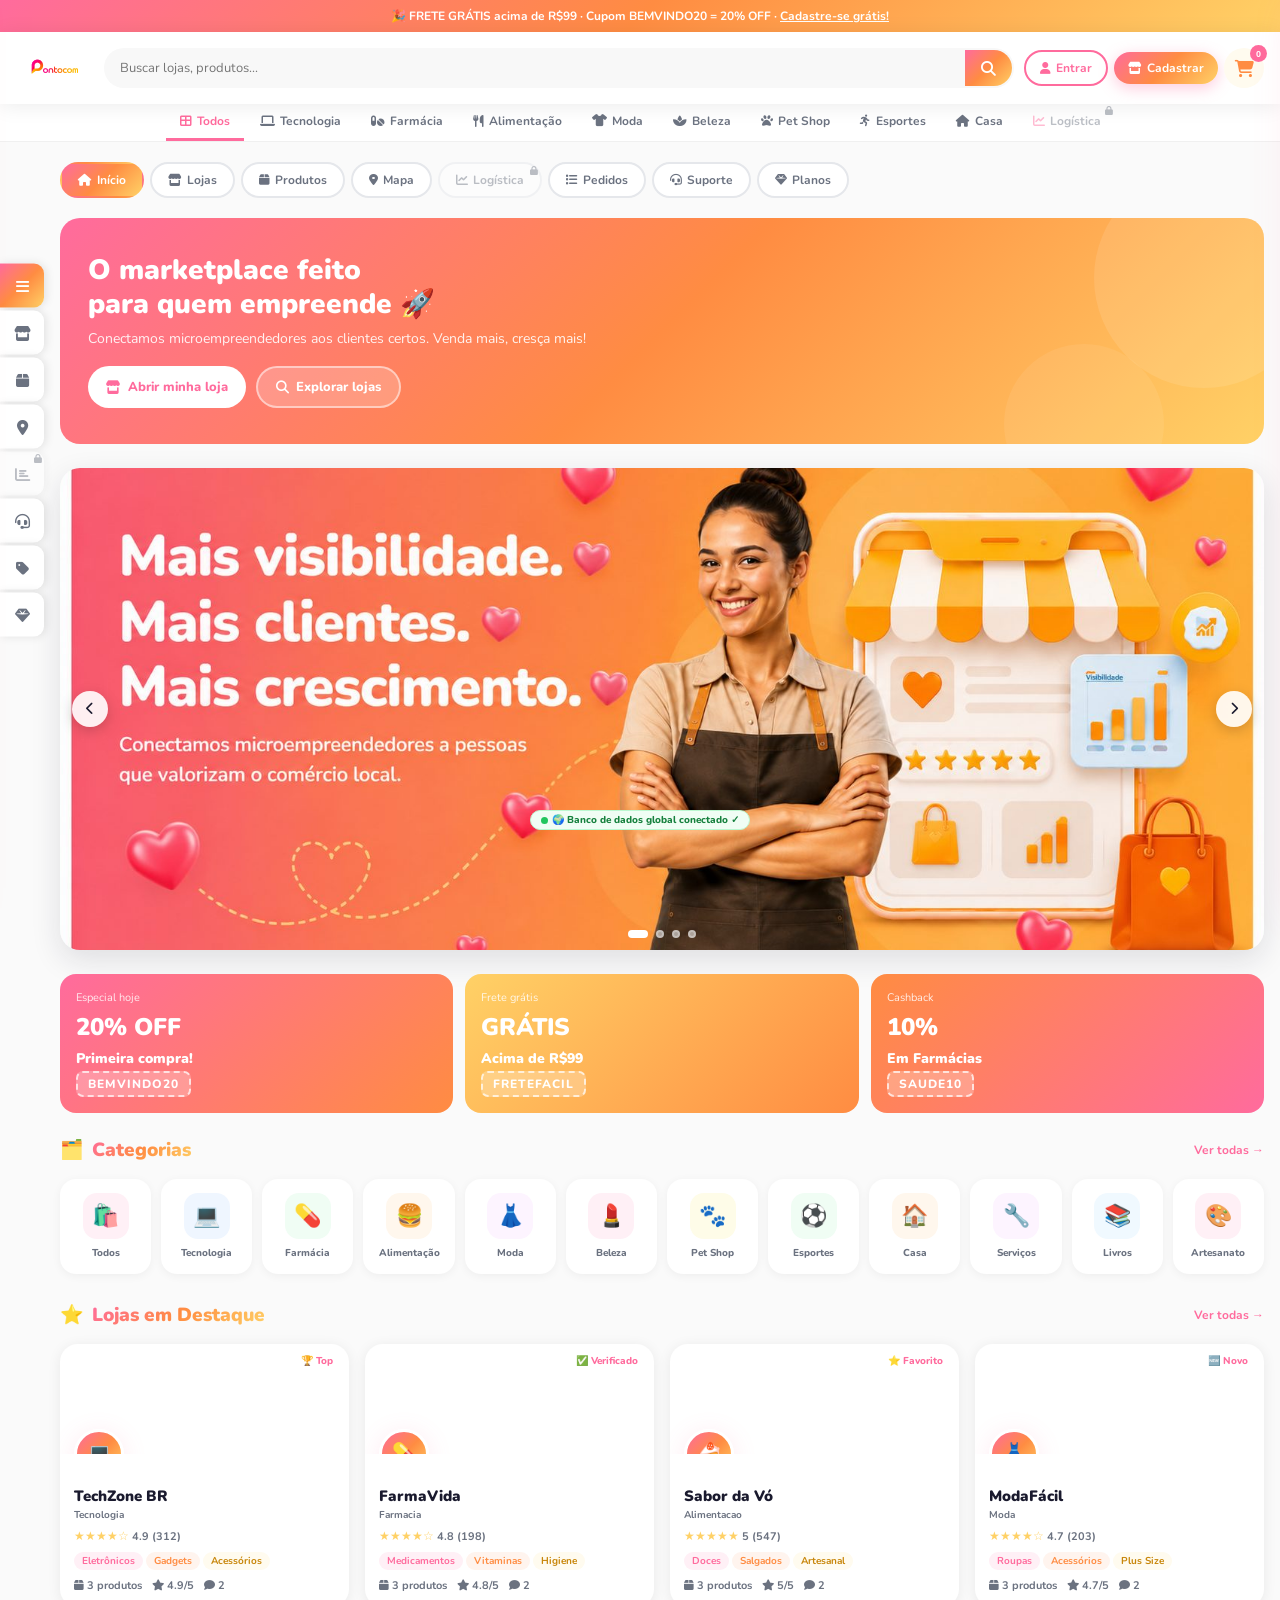
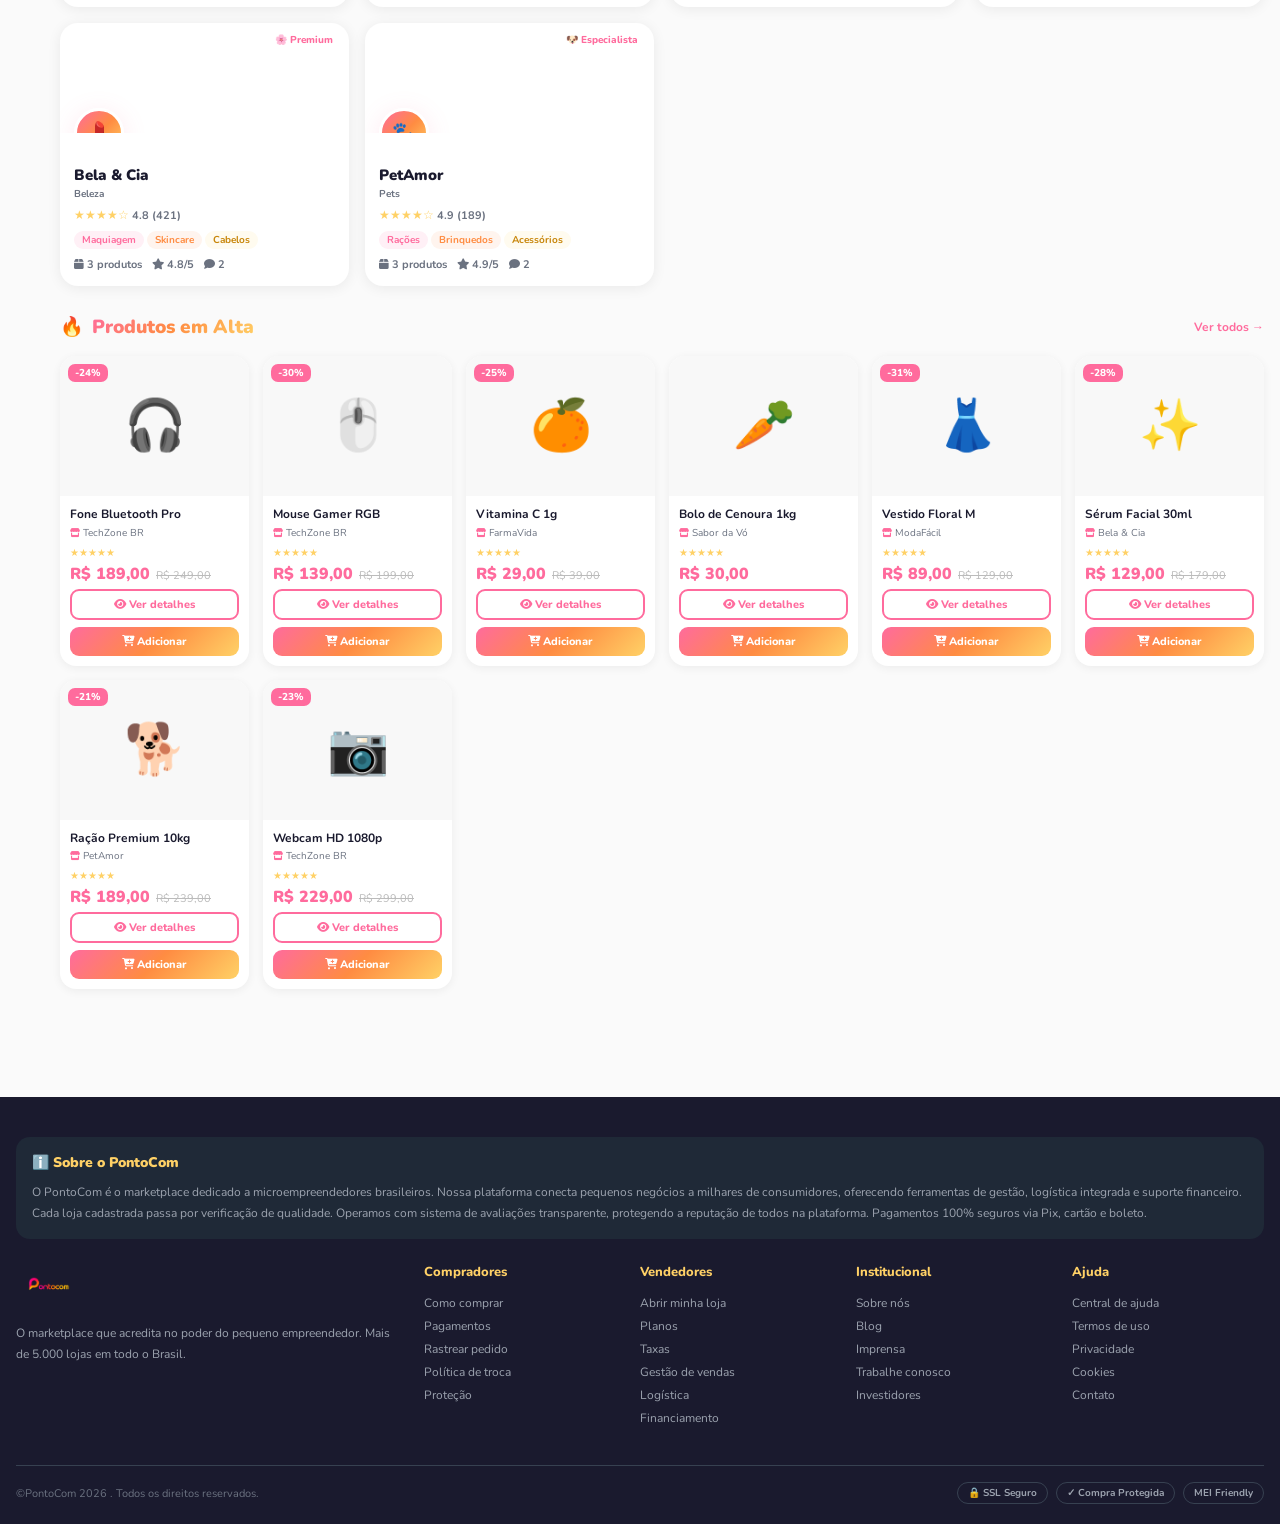
==== public/index.html @ 31ff3f1d "transferência de arquivos para a pasta public" ====
<!DOCTYPE html>
<html lang="pt-BR">
<head>
<meta charset="UTF-8">
<meta name="viewport" content="width=device-width, initial-scale=1.0, maximum-scale=1.0">
<title>PontoCom — Marketplace para Microempreendedores</title>
<link rel="preconnect" href="https://fonts.googleapis.com">
<link href="https://fonts.googleapis.com/css2?family=Nunito:wght@400;600;700;800;900&family=Pacifico&display=swap" rel="stylesheet">
<link rel="stylesheet" href="https://cdnjs.cloudflare.com/ajax/libs/font-awesome/6.5.0/css/all.min.css">
<link rel="stylesheet" href="https://unpkg.com/leaflet@1.9.4/dist/leaflet.css">
<link rel="stylesheet" href="style.css">
</head>
<body>

<!-- DB STATUS PILL -->
<div class="db-pill" id="dbPill"><div class="db-dot"></div><span id="dbPillMsg">IndexedDB conectado</span></div>

<!-- TOPBAR -->
<div class="topbar">
  🎉 FRETE GRÁTIS acima de R$99 · Cupom <strong>BEMVINDO20</strong> = 20% OFF · <span onclick="openModal('modal-register')">Cadastre-se grátis!</span>
</div>

<!-- HEADER -->
<header>
  <div class="header-inner">
    <img src="[data-uri]" alt="Pontocom" class="logo" onclick="goHome()">
    <div class="search-bar">
      <input type="text" id="searchInput" placeholder="Buscar lojas, produtos...">
      <button onclick="doSearch()"><i class="fas fa-search"></i></button>
    </div>
    <div class="header-actions">
      <div id="authButtons" style="display:flex;gap:6px;align-items:center;">
        <button class="btn btn-outline" onclick="openModal('modal-login')"><i class="fas fa-user"></i> <span class="btn-label">Entrar</span></button>
        <button class="btn btn-primary" onclick="openModal('modal-register')"><i class="fas fa-store"></i> <span class="btn-label">Cadastrar</span></button>
      </div>
      <div class="user-chip" id="userChip" onclick="openUserMenu()">
        <div class="user-avatar-sm" id="userAvatarSm">?</div>
        <span id="userChipName">Usuário</span>
      </div>
      <button class="icon-btn pulse" onclick="toggleCart()">
        <i class="fas fa-shopping-cart"></i>
        <span class="icon-badge" id="cartCount">0</span>
      </button>
    </div>
  </div>
</header>

<!-- NAV CATS -->
<nav class="nav-cats">
  <div class="nav-cats-inner">
    <button class="nav-cat active" onclick="filterCat('todos',this)"><i class="fas fa-th-large"></i> Todos</button>
    <button class="nav-cat" onclick="filterCat('tecnologia',this)"><i class="fas fa-laptop"></i> Tecnologia</button>
    <button class="nav-cat" onclick="filterCat('farmacia',this)"><i class="fas fa-pills"></i> Farmácia</button>
    <button class="nav-cat" onclick="filterCat('alimentacao',this)"><i class="fas fa-utensils"></i> Alimentação</button>
    <button class="nav-cat" onclick="filterCat('moda',this)"><i class="fas fa-tshirt"></i> Moda</button>
    <button class="nav-cat" onclick="filterCat('beleza',this)"><i class="fas fa-spa"></i> Beleza</button>
    <button class="nav-cat" onclick="filterCat('pets',this)"><i class="fas fa-paw"></i> Pet Shop</button>
    <button class="nav-cat" onclick="filterCat('esportes',this)"><i class="fas fa-running"></i> Esportes</button>
    <button class="nav-cat" onclick="filterCat('casa',this)"><i class="fas fa-home"></i> Casa</button>
    <button class="nav-cat" data-logistica-link onclick="showTab('logistica')"><i class="fas fa-chart-line" style="color:var(--rosa)"></i> Logística</button>
  </div>
</nav>

<!-- FLOATING SIDEBAR -->
<div class="floating-menu">
  <button class="float-item" onclick="toggleMenu()" style="background:var(--grad1);color:white;"><i class="fas fa-bars"></i><span class="tooltip">Menu</span></button>
  <button class="float-item" onclick="showTab('lojas')"><i class="fas fa-store"></i><span class="tooltip">Lojas</span></button>
  <button class="float-item" onclick="showTab('produtos')"><i class="fas fa-box"></i><span class="tooltip">Produtos</span></button>
  <button class="float-item" onclick="showTab('mapa')"><i class="fas fa-map-marker-alt"></i><span class="tooltip">Mapa</span></button>
  <button class="float-item" data-logistica-link onclick="showTab('logistica')"><i class="fas fa-chart-bar"></i><span class="tooltip">Logística</span></button>
  <button class="float-item" onclick="showTab('suporte')"><i class="fas fa-headset"></i><span class="tooltip">Suporte</span></button>
  <button class="float-item" onclick="openModal('modal-coupon')"><i class="fas fa-tag"></i><span class="tooltip">Cupons</span></button>
  <button class="float-item" onclick="showTab('planos')"><i class="fas fa-gem"></i><span class="tooltip">Planos</span></button>
</div>

<!-- MENU PANEL -->
<div class="overlay" id="menuOverlay" onclick="toggleMenu()"></div>
<div class="menu-panel" id="menuPanel">
  <div class="menu-header">
    <h2>🛍️ Menu</h2>
    <p>Explore tudo no PontoCom</p>
    <button class="menu-close" onclick="closeMenu()"><i class="fas fa-times"></i></button>
  </div>
  <div class="menu-section">
    <h3>Principal</h3>
    <div class="menu-item" onclick="showTab('lojas');closeMenu()"><i class="mi-r fas fa-store"></i>Lojas em Destaque</div>
    <div class="menu-item" onclick="showTab('produtos');closeMenu()"><i class="mi-l fas fa-box-open"></i>Todos os Produtos</div>
    <div class="menu-item" onclick="showTab('mapa');closeMenu()"><i class="mi-a fas fa-map"></i>Mapa de Lojas</div>
  </div>
  <div class="menu-section">
    <h3>Ferramentas</h3>
    <div class="menu-item" data-logistica-link onclick="showTab('logistica');closeMenu()"><i class="mi-r fas fa-chart-line"></i>Painel Logístico</div>
    <div class="menu-item" onclick="openModal('modal-coupon');closeMenu()"><i class="mi-l fas fa-ticket-alt"></i>Cupons de Desconto</div>
    <div class="menu-item" onclick="showTab('pedidos');closeMenu()"><i class="mi-a fas fa-list-alt"></i>Meus Pedidos</div>
    <div class="menu-item" onclick="showTab('suporte');closeMenu()"><i class="mi-r fas fa-headset"></i>Suporte</div>
    <div class="menu-item" onclick="showTab('planos');closeMenu()"><i class="mi-l fas fa-gem"></i>Planos da Plataforma</div>
  </div>
  <div class="menu-section">
    <h3>Categorias</h3>
    <div class="menu-item" onclick="filterCat('tecnologia');showTab('lojas');closeMenu()"><i class="mi-r fas fa-laptop"></i>Tecnologia</div>
    <div class="menu-item" onclick="filterCat('farmacia');showTab('lojas');closeMenu()"><i class="mi-l fas fa-pills"></i>Farmácia</div>
    <div class="menu-item" onclick="filterCat('alimentacao');showTab('lojas');closeMenu()"><i class="mi-a fas fa-hamburger"></i>Alimentação</div>
    <div class="menu-item" onclick="filterCat('moda');showTab('lojas');closeMenu()"><i class="mi-r fas fa-tshirt"></i>Moda</div>
    <div class="menu-item" onclick="filterCat('beleza');showTab('lojas');closeMenu()"><i class="mi-l fas fa-spa"></i>Beleza</div>
    <div class="menu-item" onclick="filterCat('pets');showTab('lojas');closeMenu()"><i class="mi-a fas fa-paw"></i>Pet Shop</div>
  </div>
  <div class="menu-section" id="menuAuthSection">
    <h3>Conta</h3>
    <div class="menu-item" id="menuLoginItem" onclick="openModal('modal-login');closeMenu()"><i class="mi-r fas fa-sign-in-alt"></i>Entrar</div>
    <div class="menu-item" id="menuRegisterItem" onclick="openModal('modal-register');closeMenu()"><i class="mi-l fas fa-user-plus"></i>Criar Conta</div>
    <div class="menu-item" id="menuLogoutItem" style="display:none;" onclick="doLogout();closeMenu()"><i class="mi-r fas fa-sign-out-alt"></i>Sair da Conta</div>
  </div>
</div>

<!-- CART PANEL -->
<div class="cart-panel" id="cartPanel">
  <div class="cart-header">
    <h2><i class="fas fa-shopping-cart"></i> Carrinho</h2>
    <button onclick="toggleCart()" style="background:rgba(255,255,255,.2);border:none;color:white;width:30px;height:30px;border-radius:50%;cursor:pointer;font-size:15px;display:flex;align-items:center;justify-content:center;"><i class="fas fa-times"></i></button>
  </div>
  <div class="cart-items" id="cartItems"></div>
  <div class="cart-footer">
    <div class="coupon-section">
      <label style="font-size:11px;font-weight:700;display:block;margin-bottom:5px;"><i class="fas fa-tag" style="color:var(--rosa)"></i> Cupom de desconto</label>
      <div class="coupon-input">
        <input type="text" id="couponField" placeholder="Ex: BEMVINDO20">
        <button class="coupon-apply" onclick="applyCoupon()">Aplicar</button>
      </div>
    </div>
    <div class="coupon-applied-banner" id="couponBanner">
      <i class="fas fa-check-circle"></i>
      <span id="couponBannerText">Cupom aplicado!</span>
      <button onclick="removeCoupon()" style="margin-left:auto;background:none;border:none;color:#dc2626;cursor:pointer;font-size:13px;"><i class="fas fa-times"></i></button>
    </div>
    <div class="cart-subtotal-row"><span>Subtotal:</span><span id="cartSubtotal">R$ 0,00</span></div>
    <div class="cart-discount-row" id="cartDiscountRow" style="display:none;"><span id="cartDiscountLabel">Desconto:</span><span id="cartDiscountAmt">-R$ 0,00</span></div>
    <div class="cart-total"><span>Total:</span><span class="price" id="cartTotal">R$ 0,00</span></div>
    <button class="btn btn-primary" style="width:100%;justify-content:center;padding:13px;" onclick="checkout()"><i class="fas fa-lock"></i> Finalizar Compra</button>
  </div>
</div>
<div class="overlay" id="cartOverlay" onclick="toggleCart()"></div>

<!-- MAIN -->
<main>
<div class="main-tabs">
  <button class="main-tab active" id="mtab-inicio" onclick="showTab('inicio')"><i class="fas fa-home"></i> Início</button>
  <button class="main-tab" id="mtab-lojas" onclick="showTab('lojas')"><i class="fas fa-store"></i> Lojas</button>
  <button class="main-tab" id="mtab-produtos" onclick="showTab('produtos')"><i class="fas fa-box"></i> Produtos</button>
  <button class="main-tab" id="mtab-mapa" onclick="showTab('mapa')"><i class="fas fa-map-marker-alt"></i> Mapa</button>
  <button class="main-tab" id="mtab-logistica" data-logistica-link onclick="showTab('logistica')"><i class="fas fa-chart-line"></i> Logística</button>
  <button class="main-tab" id="mtab-pedidos" onclick="showTab('pedidos')"><i class="fas fa-list"></i> Pedidos</button>
  <button class="main-tab" id="mtab-suporte" onclick="showTab('suporte')"><i class="fas fa-headset"></i> Suporte</button>
  <button class="main-tab" id="mtab-planos" onclick="showTab('planos')"><i class="fas fa-gem"></i> Planos</button>
</div>

<!-- INICIO -->
<div class="tab-content active" id="tab-inicio">
  <div class="hero">
    <h1>O marketplace feito<br>para quem empreende 🚀</h1>
    <p>Conectamos microempreendedores aos clientes certos. Venda mais, cresça mais!</p>
    <div class="hero-btns">
      <button class="btn-white" onclick="openModal('modal-register')"><i class="fas fa-store"></i> Abrir minha loja</button>
      <button class="btn-ghost" onclick="showTab('lojas')"><i class="fas fa-search"></i> Explorar lojas</button>
    </div>
  </div>

  <div class="carousel" id="heroCarousel">
    <div class="carousel-track" id="carouselTrack">
      <div class="carousel-slide"><img src="images/carrossel-1.jpg" alt="Mais visibilidade. Mais clientes. Mais crescimento." loading="eager"></div>
      <div class="carousel-slide"><img src="images/carrossel-2.jpg" alt="Sua loja no lugar certo, na hora certa." loading="lazy"></div>
      <div class="carousel-slide"><img src="images/carrossel-3.jpg" alt="Pequenas escolhas, grandes impactos." loading="lazy"></div>
      <div class="carousel-slide"><img src="images/carrossel-4.jpg" alt="Mais visibilidade para seu negócio." loading="lazy"></div>
    </div>
    <button class="carousel-arrow carousel-prev" onclick="carouselMove(-1)" aria-label="Slide anterior"><i class="fas fa-chevron-left"></i></button>
    <button class="carousel-arrow carousel-next" onclick="carouselMove(1)" aria-label="Próximo slide"><i class="fas fa-chevron-right"></i></button>
    <div class="carousel-dots" id="carouselDots"></div>
  </div>
  <div class="promo-grid">
    <div class="promo-card promo-1" onclick="openModal('modal-coupon')"><p>Especial hoje</p><div class="discount">20% OFF</div><h3>Primeira compra!</h3><div class="coupon-badge">BEMVINDO20</div></div>
    <div class="promo-card promo-2" onclick="openModal('modal-coupon')"><p>Frete grátis</p><div class="discount">GRÁTIS</div><h3>Acima de R$99</h3><div class="coupon-badge">FRETEFACIL</div></div>
    <div class="promo-card promo-3" onclick="openModal('modal-coupon')"><p>Cashback</p><div class="discount">10%</div><h3>Em Farmácias</h3><div class="coupon-badge">SAUDE10</div></div>
  </div>
  <div class="section-title"><h2>🗂️ <span>Categorias</span></h2><a class="see-all" onclick="showTab('lojas')">Ver todas →</a></div>
  <div class="cat-grid">
    <div class="cat-card" onclick="filterCat('todos');showTab('lojas')"><div class="cat-icon" style="background:#fff0f6">🛍️</div><p>Todos</p></div>
    <div class="cat-card" onclick="filterCat('tecnologia');showTab('lojas')"><div class="cat-icon" style="background:#eff6ff">💻</div><p>Tecnologia</p></div>
    <div class="cat-card" onclick="filterCat('farmacia');showTab('lojas')"><div class="cat-icon" style="background:#f0fdf4">💊</div><p>Farmácia</p></div>
    <div class="cat-card" onclick="filterCat('alimentacao');showTab('lojas')"><div class="cat-icon" style="background:#fff7ed">🍔</div><p>Alimentação</p></div>
    <div class="cat-card" onclick="filterCat('moda');showTab('lojas')"><div class="cat-icon" style="background:#fdf4ff">👗</div><p>Moda</p></div>
    <div class="cat-card" onclick="filterCat('beleza');showTab('lojas')"><div class="cat-icon" style="background:#fff0f6">💄</div><p>Beleza</p></div>
    <div class="cat-card" onclick="filterCat('pets');showTab('lojas')"><div class="cat-icon" style="background:#fefce8">🐾</div><p>Pet Shop</p></div>
    <div class="cat-card" onclick="filterCat('esportes');showTab('lojas')"><div class="cat-icon" style="background:#f0fdf4">⚽</div><p>Esportes</p></div>
    <div class="cat-card" onclick="filterCat('casa');showTab('lojas')"><div class="cat-icon" style="background:#fff7ed">🏠</div><p>Casa</p></div>
    <div class="cat-card" onclick="filterCat('servicos');showTab('lojas')"><div class="cat-icon" style="background:#fdf4ff">🔧</div><p>Serviços</p></div>
    <div class="cat-card" onclick="filterCat('livros');showTab('lojas')"><div class="cat-icon" style="background:#f0f9ff">📚</div><p>Livros</p></div>
    <div class="cat-card" onclick="filterCat('artesanato');showTab('lojas')"><div class="cat-icon" style="background:#fff0f6">🎨</div><p>Artesanato</p></div>
  </div>
  <div class="section-title"><h2>⭐ <span>Lojas em Destaque</span></h2><a class="see-all" onclick="showTab('lojas')">Ver todas →</a></div>
  <div class="stores-grid" id="storesHome"></div>
  <div class="section-title"><h2>🔥 <span>Produtos em Alta</span></h2><a class="see-all" onclick="showTab('produtos')">Ver todos →</a></div>
  <div class="products-grid" id="productsHome"></div>
</div>

<!-- LOJAS -->
<div class="tab-content" id="tab-lojas">
  <div class="section-title"><h2>🏪 <span>Todas as Lojas</span></h2></div>
  <div id="storeFilterInfo" style="font-size:13px;color:var(--gray);font-weight:700;margin-bottom:14px;"></div>
  <div class="stores-grid" id="storesAll"></div>
</div>

<!-- PRODUTOS -->
<div class="tab-content" id="tab-produtos">
  <div class="section-title"><h2>📦 <span>Todos os Produtos</span></h2></div>
  <div class="products-grid" id="productsAll"></div>
</div>

<!-- RESULTADOS DE BUSCA -->
<div class="tab-content" id="tab-busca">
  <div class="section-title"><h2>🔎 <span id="searchResultsTitle">Resultados da busca</span></h2><a class="see-all" onclick="showTab('inicio')">← Voltar</a></div>
  <div id="searchStoresSection">
    <h3 style="font-size:14px;font-weight:900;margin-bottom:10px;">🏪 Lojas</h3>
    <div class="stores-grid" id="searchStoresGrid"></div>
  </div>
  <div id="searchProductsSection" style="margin-top:24px;">
    <h3 style="font-size:14px;font-weight:900;margin-bottom:10px;">📦 Produtos</h3>
    <div class="products-grid" id="searchProductsGrid"></div>
  </div>
  <div id="searchEmptyState" style="display:none;text-align:center;padding:40px 16px;color:var(--gray);">
    <i class="fas fa-search" style="font-size:44px;margin-bottom:10px;opacity:.25;display:block;"></i>
    <p style="font-weight:700;">Nenhum resultado encontrado</p>
    <p style="font-size:12px;">Tente buscar por outro termo, loja ou categoria.</p>
  </div>
</div>

<!-- MAPA -->
<div class="tab-content" id="tab-mapa">
  <div class="map-section">
    <div class="map-header">
      <h2><i class="fas fa-map-marker-alt" style="color:var(--rosa)"></i> Lojas Próximas</h2>
      <button class="btn btn-primary" onclick="locateUser()"><i class="fas fa-location-arrow"></i> Minha Localização</button>
    </div>
    <div id="map"></div>
  </div>
</div>

<!-- LOGÍSTICA -->
<div class="tab-content" id="tab-logistica">
  <div class="logistics-panel">
    <h2><i class="fas fa-chart-line" style="color:var(--rosa)"></i> Painel Logístico & Financeiro</h2>
    <div class="logistics-grid">
      <div class="metric-card"><div class="metric-icon" style="background:var(--rosa-pale);color:var(--rosa)"><i class="fas fa-dollar-sign"></i></div><div class="metric-value">R$12.840</div><div class="metric-label">Faturamento Mensal</div><div class="metric-trend trend-up">▲ +18.3%</div></div>
      <div class="metric-card"><div class="metric-icon" style="background:var(--laranja-pale);color:var(--laranja)"><i class="fas fa-shopping-bag"></i></div><div class="metric-value">248</div><div class="metric-label">Pedidos no Mês</div><div class="metric-trend trend-up">▲ +22 novos</div></div>
      <div class="metric-card"><div class="metric-icon" style="background:var(--amarelo-pale);color:#c8860a"><i class="fas fa-users"></i></div><div class="metric-value">1.432</div><div class="metric-label">Clientes Ativos</div><div class="metric-trend trend-up">▲ +8.1%</div></div>
      <div class="metric-card"><div class="metric-icon" style="background:#eff6ff;color:#2563eb"><i class="fas fa-truck"></i></div><div class="metric-value">96.2%</div><div class="metric-label">Entregas no Prazo</div><div class="metric-trend trend-up">▲ Excelente</div></div>
    </div>
    <div style="background:var(--gray-light);border-radius:14px;padding:16px;margin-bottom:20px;">
      <h3 style="font-size:14px;font-weight:900;margin-bottom:3px;">Receita Semanal</h3>
      <p style="font-size:11px;color:var(--gray);margin-bottom:10px;">Últimos 7 dias</p>
      <div class="chart-bars" id="chartBars"></div>
      <div style="display:flex;gap:6px;margin-top:4px;" id="chartLabels"></div>
    </div>
    <div style="display:grid;grid-template-columns:repeat(3,1fr);gap:12px;margin-bottom:20px;">
      <div class="metric-card"><div class="metric-icon" style="background:var(--rosa-pale);color:var(--rosa)"><i class="fas fa-percentage"></i></div><div class="metric-value">34%</div><div class="metric-label">Margem de Lucro</div><div class="metric-trend trend-up">▲ Meta: 30%</div></div>
      <div class="metric-card"><div class="metric-icon" style="background:var(--laranja-pale);color:var(--laranja)"><i class="fas fa-redo"></i></div><div class="metric-value">68%</div><div class="metric-label">Taxa de Retorno</div><div class="metric-trend trend-up">▲ Acima média</div></div>
      <div class="metric-card"><div class="metric-icon" style="background:#fef2f2;color:#dc2626"><i class="fas fa-times-circle"></i></div><div class="metric-value">3.1%</div><div class="metric-label">Cancelamentos</div><div class="metric-trend trend-up">▼ Muito baixa</div></div>
    </div>
    <h3 style="font-size:16px;font-weight:900;margin-bottom:14px;display:flex;align-items:center;gap:7px;"><i class="fas fa-list" style="color:var(--rosa)"></i> Gerenciamento de Pedidos</h3>
    <div style="overflow-x:auto;"><table class="orders-table"><thead><tr><th>Pedido</th><th>Cliente</th><th>Produto</th><th>Valor</th><th>Status</th><th>Data</th><th>Ações</th></tr></thead><tbody id="ordersTable"></tbody></table></div>
    <div style="background:var(--grad1);border-radius:18px;padding:20px;margin-top:20px;color:white;">
      <h3 style="font-size:16px;font-weight:900;margin-bottom:6px;">💳 Financiamento para sua Loja</h3>
      <p style="font-size:13px;opacity:.9;margin-bottom:14px;">Com base no faturamento, você pode solicitar crédito de até:</p>
      <div style="font-size:36px;font-weight:900;margin-bottom:14px;">R$ 38.520,00</div>
      <div style="display:flex;gap:10px;flex-wrap:wrap;">
        <div style="background:rgba(255,255,255,.2);border-radius:10px;padding:10px 16px;text-align:center;"><div style="font-size:10px;opacity:.8;">Taxa Mensal</div><div style="font-size:16px;font-weight:900;">1.49%</div></div>
        <div style="background:rgba(255,255,255,.2);border-radius:10px;padding:10px 16px;text-align:center;"><div style="font-size:10px;opacity:.8;">Prazo</div><div style="font-size:16px;font-weight:900;">até 24x</div></div>
        <div style="background:rgba(255,255,255,.2);border-radius:10px;padding:10px 16px;text-align:center;"><div style="font-size:10px;opacity:.8;">Aprovação</div><div style="font-size:16px;font-weight:900;">Em 24h</div></div>
      </div>
      <button class="btn-white" style="margin-top:14px;" onclick="showToast('Solicitação enviada! Aguarde contato em 24h. 🎉','success')"><i class="fas fa-hand-holding-usd"></i> Solicitar Crédito</button>
    </div>
  </div>
</div>

<!-- PEDIDOS -->
<div class="tab-content" id="tab-pedidos">
  <div class="logistics-panel" id="pedidosContent"></div>
</div>

<!-- SUPORTE -->
<div class="tab-content" id="tab-suporte">
  <div class="support-section">
    <div class="support-info">
      <h2><i class="fas fa-headset" style="color:var(--rosa)"></i> Central de Suporte</h2>
      <p>Nossa equipe está disponível de <strong>segunda a sábado, das 8h às 20h</strong>. Clique no canal de sua preferência para entrar em contato diretamente!</p>
      <div class="support-contact-cards">

        <!-- WhatsApp — link navegável -->
        <a class="contact-card" href="https://wa.me/5516999990000?text=Olá!%20Preciso%20de%20suporte%20no%20PontoCom." target="_blank" rel="noopener">
          <div class="contact-icon" style="background:#d1fae5;color:#10b981"><i class="fab fa-whatsapp"></i></div>
          <div class="contact-card-text">
            <h4>WhatsApp</h4>
            <p>Não funcional.</p>
            <span class="contact-link-chip">↗ Abrir conversa</span>
          </div>
        </a>

        <!-- E-mail — link mailto -->
        <a class="contact-card" href="mailto:pontocom286@gmail.com?subject=Suporte%20PontoCom" target="_blank" rel="noopener">
          <div class="contact-icon" style="background:#eff6ff;color:#2563eb"><i class="fas fa-envelope"></i></div>
          <div class="contact-card-text">
            <h4>E-mail</h4>
            <p>Não funcional.</p>
            <span class="contact-link-chip">↗ Enviar e-mail</span>
          </div>
        </a>

        <!-- Telefone — link tel -->
        <a class="contact-card" href="tel:+551699990000" target="_blank" rel="noopener">
          <div class="contact-icon" style="background:var(--rosa-pale);color:var(--rosa)"><i class="fas fa-phone-alt"></i></div>
          <div class="contact-card-text">
            <h4>Telefone</h4>
            <p>Não funcional.</p>
            <span class="contact-link-chip">↗ Ligar agora</span>
          </div>
        </a>

        <!-- Instagram — link navegável -->
        <a class="contact-card" href="https://www.instagram.com/pontocom.digital?igsi=YW10dTlkcXJjc3R1" target="_blank" rel="noopener">
          <div class="contact-icon" style="background:#fdf4ff;color:#9333ea"><i class="fab fa-instagram"></i></div>
          <div class="contact-card-text">
            <h4>Instagram</h4>
            <p>@pontocom.digital · DM aberta</p>
            <span class="contact-link-chip">↗ Ver perfil</span>
          </div>
        </a>

        <!-- Central de Ajuda -->
        <a class="contact-card" href="#" onclick="showToast('Central de Ajuda em breve!','info');return false;">
          <div class="contact-icon" style="background:var(--amarelo-pale);color:#c8860a"><i class="fas fa-question-circle"></i></div>
          <div class="contact-card-text">
            <h4>Central de Ajuda</h4>
            <p>Artigos, tutoriais e FAQ</p>
            <span class="contact-link-chip">↗ Acessar</span>
          </div>
        </a>
      </div>
    </div>

    <div>
      <h3 style="font-size:16px;font-weight:900;margin-bottom:14px;">📝 Enviar Mensagem (Não funcional)</h3>
      <div class="form-group"><label>Seu nome</label><input type="text" id="supName" placeholder="Como você se chama?"></div>
      <div class="form-group"><label>E-mail para resposta</label><input type="email" id="supEmail" placeholder="seu@email.com"></div>
      <div class="form-group"><label>Telefone / WhatsApp</label><input type="tel" id="supPhone" placeholder="(00) 00000-0000"></div>
      <div class="form-group"><label>Assunto</label>
        <select id="supSubject">
          <option>Problema com pedido</option>
          <option>Dúvida sobre cadastro</option>
          <option>Problema com pagamento</option>
          <option>Quero vender na plataforma</option>
          <option>Cupom de desconto</option>
          <option>Outro</option>
        </select>
      </div>
      <div class="form-group"><label>Mensagem</label><textarea id="supMsg" style="width:100%;padding:10px 14px;border:2px solid #e5e7eb;border-radius:9px;font-family:'Nunito',sans-serif;font-size:13px;resize:vertical;min-height:90px;outline:none;transition:border .25s;" onfocus="this.style.borderColor='var(--rosa)'" onblur="this.style.borderColor='#e5e7eb'" placeholder="Descreva sua dúvida..."></textarea></div>
      <button class="form-submit" onclick="sendSupport()"><i class="fas fa-paper-plane"></i> Enviar Mensagem</button>
      <p style="font-size:11px;color:var(--gray);margin-top:10px;text-align:center;">Também pode entrar em contato diretamente pelo <a href="https://wa.me/5516999990000" target="_blank" style="color:var(--rosa);font-weight:700;">WhatsApp</a> ou <a href="mailto:suporte@pontocom.com.br" style="color:var(--rosa);font-weight:700;">e-mail</a>.</p>
    </div>
  </div>
</div>

<!-- PLANOS -->
<div class="tab-content" id="tab-planos">
  <div class="logistics-panel">
    <div class="plans-intro">
      <h2><i class="fas fa-gem" style="color:var(--rosa)"></i> Planos para crescer no PontoCom</h2>
      <p>Comece sem mensalidade e evolua conforme sua loja vende mais. Planos pagos reduzem a comissão e liberam ferramentas para profissionalizar a operação local.</p>
    </div>

    <div class="plan-current-status" id="planCurrentStatus">
      <i class="fas fa-circle-info"></i>
      <span>Entre como vendedor para acompanhar seu plano atual.</span>
    </div>

    <div class="plans-grid plans-grid-4">
      <div class="plan-card" data-plan-card="free">
        <div class="plan-icon" style="background:#f0fdf4;color:#16a34a;"><i class="fas fa-seedling"></i></div>
        <h3>Começar Local</h3>
        <p class="plan-desc">Para entrar no marketplace com baixo risco e validar suas primeiras vendas.</p>
        <div class="plan-price">R$ 0 <small>/mês</small></div>
        <div class="plan-commission"><strong>10%</strong> de comissão por venda</div>
        <ul class="plan-features">
          <li><i class="fas fa-check-circle"></i> Até 20 produtos ativos</li>
          <li><i class="fas fa-check-circle"></i> Loja e presença no mapa local</li>
          <li><i class="fas fa-check-circle"></i> Avaliações e reputação</li>
          <li><i class="fas fa-check-circle"></i> 1 cupom promocional por mês</li>
          <li><i class="fas fa-check-circle"></i> Métricas básicas da loja</li>
          <li class="unavail"><i class="fas fa-times-circle"></i> Painel logístico avançado</li>
        </ul>
        <button class="btn btn-outline plan-cta" data-plan-button="free" onclick="choosePlan('free')"><i class="fas fa-store"></i> Começar grátis</button>
      </div>

      <div class="plan-card" data-plan-card="grow">
        <div class="plan-icon" style="background:var(--amarelo-pale);color:#c8860a;"><i class="fas fa-arrow-trend-up"></i></div>
        <h3>Crescer</h3>
        <p class="plan-desc">Para quem já está vendendo e quer ganhar visibilidade e controle comercial.</p>
        <div class="plan-price">R$ 39<span>,90</span> <small>/mês</small></div>
        <div class="plan-commission"><strong>8%</strong> de comissão por venda</div>
        <ul class="plan-features">
          <li><i class="fas fa-check-circle"></i> Até 100 produtos ativos</li>
          <li><i class="fas fa-check-circle"></i> 5 cupons promocionais por mês</li>
          <li><i class="fas fa-check-circle"></i> 2 destaques locais por mês</li>
          <li><i class="fas fa-check-circle"></i> Relatórios de vendas</li>
          <li><i class="fas fa-check-circle"></i> Materiais para Instagram e WhatsApp</li>
          <li class="unavail"><i class="fas fa-times-circle"></i> Gestão logística avançada</li>
        </ul>
        <button class="btn btn-outline plan-cta" data-plan-button="grow" onclick="choosePlan('grow')"><i class="fas fa-rocket"></i> Escolher Crescer</button>
      </div>

      <div class="plan-card featured" data-plan-card="pro">
        <span class="plan-badge">⭐ Mais Popular</span>
        <div class="plan-icon" style="background:var(--rosa-pale);color:var(--rosa);"><i class="fas fa-chart-line"></i></div>
        <h3>Pro Local</h3>
        <p class="plan-desc">Para transformar o marketplace em um canal profissional de vendas e gestão.</p>
        <div class="plan-price">R$ 79<span>,90</span> <small>/mês</small></div>
        <div class="plan-commission"><strong>6%</strong> de comissão por venda</div>
        <ul class="plan-features">
          <li><i class="fas fa-check-circle"></i> Até 500 produtos ativos</li>
          <li><i class="fas fa-check-circle"></i> Cupons ilimitados</li>
          <li><i class="fas fa-check-circle"></i> 10 destaques locais por mês</li>
          <li><i class="fas fa-check-circle"></i> Painel financeiro e logístico</li>
          <li><i class="fas fa-check-circle"></i> Indicadores avançados de desempenho</li>
          <li><i class="fas fa-check-circle"></i> Suporte prioritário</li>
        </ul>
        <button class="btn btn-primary plan-cta" data-plan-button="pro" onclick="choosePlan('pro')"><i class="fas fa-rocket"></i> Escolher Pro Local</button>
      </div>

      <div class="plan-card" data-plan-card="scale">
        <div class="plan-icon" style="background:#eff6ff;color:#2563eb;"><i class="fas fa-truck-fast"></i></div>
        <h3>Escala</h3>
        <p class="plan-desc">Para operações maduras que precisam de logística, integrações e escala.</p>
        <div class="plan-price">R$ 149<span>,90</span> <small>/mês</small></div>
        <div class="plan-commission"><strong>4,5%</strong> de comissão por venda</div>
        <ul class="plan-features">
          <li><i class="fas fa-check-circle"></i> Produtos ilimitados</li>
          <li><i class="fas fa-check-circle"></i> 30 destaques locais por mês</li>
          <li><i class="fas fa-check-circle"></i> Gestão completa de entregas</li>
          <li><i class="fas fa-check-circle"></i> Roteirização e rastreamento</li>
          <li><i class="fas fa-check-circle"></i> Integrações e API</li>
          <li><i class="fas fa-check-circle"></i> Relatórios e exportação de dados</li>
        </ul>
        <button class="btn btn-outline plan-cta" data-plan-button="scale" onclick="choosePlan('scale')"><i class="fas fa-bolt"></i> Escolher Escala</button>
      </div>
    </div>

    <div class="plans-compare-note">
      <i class="fas fa-shield-heart"></i>
      <span>No protótipo, a troca de plano é simulada e salva no perfil do vendedor. Em produção, o mesmo fluxo fica pronto para ser conectado a um checkout e a webhooks de pagamento.</span>
    </div>
  </div>
</div>

</main>

<!-- FOOTER -->
<footer>
  <div class="footer-inner">
    <div class="footer-info-box">
      <h3>ℹ️ Sobre o PontoCom</h3>
      <p>O PontoCom é o marketplace dedicado a microempreendedores brasileiros. Nossa plataforma conecta pequenos negócios a milhares de consumidores, oferecendo ferramentas de gestão, logística integrada e suporte financeiro. Cada loja cadastrada passa por verificação de qualidade. Operamos com sistema de avaliações transparente, protegendo a reputação de todos na plataforma. Pagamentos 100% seguros via Pix, cartão e boleto.</p>
    </div>
    <div class="footer-grid">
      <div class="footer-brand"><img src="[data-uri]" alt="Pontocom" class="logo" onclick="goHome()" style="cursor:pointer;"><p>O marketplace que acredita no poder do pequeno empreendedor. Mais de 5.000 lojas em todo o Brasil.</p></div>
      <div class="footer-col"><h4>Compradores</h4><a>Como comprar</a><a>Pagamentos</a><a>Rastrear pedido</a><a>Política de troca</a><a>Proteção</a></div>
      <div class="footer-col"><h4>Vendedores</h4><a>Abrir minha loja</a><a onclick="showTab('planos')" style="cursor:pointer;">Planos</a><a>Taxas</a><a>Gestão de vendas</a><a>Logística</a><a>Financiamento</a></div>
      <div class="footer-col"><h4>Institucional</h4><a>Sobre nós</a><a>Blog</a><a>Imprensa</a><a>Trabalhe conosco</a><a>Investidores</a></div>
      <div class="footer-col"><h4>Ajuda</h4><a>Central de ajuda</a><a>Termos de uso</a><a>Privacidade</a><a>Cookies</a><a onclick="showTab('suporte')">Contato</a></div>
    </div>
    <div class="footer-divider"></div>
    <div class="footer-bottom">
      <span>©PontoCom 2026 . Todos os direitos reservados.</span>
      <div class="footer-badges"><div class="footer-badge">🔒 SSL Seguro</div><div class="footer-badge">✓ Compra Protegida</div><div class="footer-badge">MEI Friendly</div></div>
    </div>
  </div>
</footer>

<!-- MOBILE BOTTOM BAR -->
<div class="mobile-bottom-bar">
  <button class="mbb-item active" onclick="showTab('inicio');setActiveMbb(this)"><i class="fas fa-home"></i>Início</button>
  <button class="mbb-item" onclick="showTab('lojas');setActiveMbb(this)"><i class="fas fa-store"></i>Lojas</button>
  <button class="mbb-item" onclick="toggleCart()"><i class="fas fa-shopping-cart"></i>Carrinho</button>
  <button class="mbb-item" onclick="showTab('suporte');setActiveMbb(this)"><i class="fas fa-headset"></i>Suporte</button>
  <button class="mbb-item" onclick="toggleMenu()"><i class="fas fa-bars"></i>Menu</button>
</div>

<!-- MODALS -->

<!-- LOGIN -->
<div class="modal-overlay" id="modal-login">
  <div class="modal">
    <button class="modal-close" onclick="closeModal('modal-login')"><i class="fas fa-times"></i></button>
    <h2>Bem-vindo de volta!</h2>
    <p>Entre na sua conta e continue explorando</p>
    <div class="form-group"><label>E-mail</label><input type="email" id="loginEmail" placeholder="seu@email.com"><div class="form-error" id="loginEmailErr">E-mail não encontrado.</div></div>
    <div class="form-group"><label>Senha</label><input type="password" id="loginPassword" placeholder="••••••••"><div class="form-error" id="loginPassErr">Senha incorreta.</div></div>
    <button class="form-submit" onclick="doLogin()"><i class="fas fa-sign-in-alt"></i> Entrar</button>
    <div class="form-link">Não tem conta? <a onclick="closeModal('modal-login');openModal('modal-register')">Cadastre-se grátis</a></div>
    <div class="form-link" style="margin-top:6px;"><a onclick="showToast('Link de recuperação enviado! Verifique seu e-mail.','info')">Esqueci minha senha</a></div>
  </div>
</div>

<!-- REGISTER -->
<div class="modal-overlay" id="modal-register">
  <div class="modal">
    <button class="modal-close" onclick="closeModal('modal-register')"><i class="fas fa-times"></i></button>
    <h2>Crie sua conta!</h2>
    <p>Escolha como você quer usar o PontoCom</p>
    <div class="user-type-grid">
      <div class="user-type-card selected" id="typeComprador" onclick="selectType('comprador')"><div class="icon">🛒</div><h3>Comprador</h3><p>Quero comprar produtos</p></div>
      <div class="user-type-card" id="typeVendedor" onclick="selectType('vendedor')"><div class="icon">🏪</div><h3>Vendedor</h3><p>Quero vender meus produtos</p></div>
    </div>
    <div class="form-group"><label>Nome completo</label><input type="text" id="regName" placeholder="Seu nome completo"><div class="form-error" id="regNameErr">Informe seu nome.</div></div>
    <div class="form-group"><label>E-mail</label><input type="email" id="regEmail" placeholder="seu@email.com"><div class="form-error" id="regEmailErr">E-mail inválido ou já cadastrado.</div></div>
    <div class="form-group"><label>Senha</label><input type="password" id="regPassword" placeholder="Mínimo 6 caracteres"><div class="form-error" id="regPassErr">Senha deve ter ao menos 6 caracteres.</div></div>
    <div id="vendedorFields" style="display:none;">
      <div class="form-group"><label>Nome da loja</label><input type="text" id="regStore" placeholder="Ex: Tech do João"></div>
      <div class="form-group"><label>Categoria</label><select id="regCat"><option>Tecnologia</option><option>Farmácia</option><option>Alimentação</option><option>Moda</option><option>Beleza</option><option>Pet Shop</option><option>Casa</option><option>Esportes</option><option>Outro</option></select></div>
      <div class="form-group"><label>CNPJ / CPF (MEI)</label><input type="text" id="regDoc" placeholder="00.000.000/0000-00"></div>
    </div>
    <button class="form-submit" onclick="doRegister()"><i class="fas fa-user-plus"></i> Criar Conta Grátis</button>
    <div class="form-link">Já tem conta? <a onclick="closeModal('modal-register');openModal('modal-login')">Fazer login</a></div>
  </div>
</div>

<!-- COUPON MODAL -->
<div class="modal-overlay" id="modal-coupon">
  <div class="modal">
    <button class="modal-close" onclick="closeModal('modal-coupon')"><i class="fas fa-times"></i></button>
    <h2>🎟️ Cupons de Desconto</h2>
    <p>Clique em <strong>Copiar</strong> e cole no carrinho para aplicar o desconto</p>
    <div id="couponsGrid"></div>
  </div>
</div>

<!-- STORE MODAL -->
<div class="modal-overlay" id="modal-store">
  <div class="modal store-modal">
    <button class="modal-close" onclick="closeModal('modal-store')"><i class="fas fa-times"></i></button>
    <div id="storeModalContent"></div>
  </div>
</div>

<!-- PRODUCT MODAL -->
<div class="modal-overlay" id="modal-product">
  <div class="modal product-modal">
    <button class="modal-close" onclick="closeModal('modal-product')"><i class="fas fa-times"></i></button>
    <div id="productModalContent"></div>
  </div>
</div>

<!-- STORE SETUP MODAL (cadastro de loja e produtos do vendedor) -->
<div class="modal-overlay" id="modal-store-setup">
  <div class="modal" style="max-width:560px;">
    <button class="modal-close" onclick="closeModal('modal-store-setup')"><i class="fas fa-times"></i></button>
    <h2><i class="fas fa-store" style="color:var(--rosa)"></i> Cadastre sua loja e produtos</h2>
    <p>Complete os dados da sua loja e adicione os produtos que deseja vender</p>
    <div id="storePlanNotice" class="store-plan-notice"></div>

    <div class="form-group"><label>Nome da loja</label><input type="text" id="ssStoreName" placeholder="Ex: Tech do João"></div>
    <div class="form-group"><label>Categoria</label>
      <select id="ssCat">
        <option value="tecnologia">Tecnologia</option>
        <option value="farmacia">Farmácia</option>
        <option value="alimentacao">Alimentação</option>
        <option value="moda">Moda</option>
        <option value="beleza">Beleza</option>
        <option value="pets">Pet Shop</option>
        <option value="casa">Casa</option>
        <option value="esportes">Esportes</option>
        <option value="outro">Outro</option>
      </select>
    </div>
    <div class="form-group"><label>Ícone da loja (emoji)</label><input type="text" id="ssEmoji" placeholder="🏪" maxlength="4"></div>
    <div class="form-group"><label>Descrição da loja</label><input type="text" id="ssDesc" placeholder="Conte um pouco sobre sua loja"></div>

    <div style="border-top:2px dashed #eee;margin:16px 0 10px;padding-top:14px;">
      <label style="font-size:11px;font-weight:800;color:var(--gray);text-transform:uppercase;letter-spacing:.5px;">Produtos</label>
      <div id="ssProductsList" style="margin-top:8px;display:flex;flex-direction:column;gap:10px;"></div>
      <button type="button" id="ssAddProductBtn" class="btn btn-outline" style="width:100%;justify-content:center;margin-top:10px;" onclick="addProductRow()"><i class="fas fa-plus"></i> Adicionar produto</button>
    </div>

    <button class="form-submit" style="margin-top:16px;" onclick="saveStoreSetup()"><i class="fas fa-check"></i> Salvar loja e produtos</button>
    <div class="form-link"><a onclick="closeModal('modal-store-setup');showToast('Você pode cadastrar sua loja a qualquer momento pelo menu do seu perfil.','info')">Fazer isso depois</a></div>
  </div>
</div>

<!-- ORDER DETAIL MODAL -->
<div class="modal-overlay" id="modal-order">
  <div class="modal" style="max-width:520px;">
    <button class="modal-close" onclick="closeModal('modal-order')"><i class="fas fa-times"></i></button>
    <div id="orderModalContent"></div>
  </div>
</div>

<!-- PLAN UPGRADE / CHECKOUT MODAL -->
<div class="modal-overlay" id="modal-plan-upgrade">
  <div class="modal plan-upgrade-modal" style="max-width:540px;">
    <button class="modal-close" onclick="closeModal('modal-plan-upgrade')"><i class="fas fa-times"></i></button>
    <div class="upgrade-kicker"><i class="fas fa-gem"></i> Plano para vendedores</div>
    <h2 id="upgradePlanTitle">Escolher plano</h2>
    <p id="upgradePlanSubtitle">Revise os benefícios antes de continuar.</p>
    <div class="upgrade-summary">
      <div><span>Mensalidade</span><strong id="upgradePlanPrice">—</strong></div>
      <div><span>Comissão por venda</span><strong id="upgradePlanCommission">—</strong></div>
      <div><span>Limite de produtos</span><strong id="upgradePlanProducts">—</strong></div>
    </div>
    <ul class="upgrade-benefits" id="upgradePlanBenefits"></ul>
    <div class="upgrade-demo-warning"><i class="fas fa-flask"></i><span><strong>Modo protótipo:</strong> nenhuma cobrança real será feita. A escolha será salva no perfil para testar limites e desbloqueios.</span></div>
    <button class="form-submit" id="confirmPlanBtn" onclick="confirmPlanChange()"><i class="fas fa-check"></i> Confirmar plano</button>
    <div class="form-link"><a onclick="closeModal('modal-plan-upgrade')">Agora não</a></div>
  </div>
</div>

<!-- USER MENU MODAL -->
<div class="modal-overlay" id="modal-user">
  <div class="modal" style="max-width:360px;">
    <button class="modal-close" onclick="closeModal('modal-user')"><i class="fas fa-times"></i></button>
    <div id="userMenuContent"></div>
  </div>
</div>

<!-- TOAST -->
<div class="toast" id="toast"><i class="fas fa-check-circle" id="toastIcon"></i><span id="toastMsg"></span></div>

<script src="https://unpkg.com/leaflet@1.9.4/dist/leaflet.js"></script>
<!-- Banco de dados global: Supabase, acessado via fetch puro dentro do script.js (sem SDK externo) -->
<script src="script.js"></script>
</body>
</html>
---- public/style.css ----
:root{
  --rosa:#FF6B9D;--rosa-light:#FFB3D1;--rosa-pale:#FFF0F6;
  --laranja:#FF8C42;--laranja-pale:#FFF4EE;
  --amarelo:#FFD166;--amarelo-light:#FFE5A0;--amarelo-pale:#FFFBEF;
  --grad1:linear-gradient(135deg,#FF6B9D 0%,#FF8C42 50%,#FFD166 100%);
  --gray-light:#f8f8f8;--gray:#6b7280;--dark:#1a1a2e;
  --shadow:0 4px 24px rgba(255,107,157,.15);
  --shadow-lg:0 8px 40px rgba(255,107,157,.25);
  --radius:16px;--radius-sm:10px;
}
*{margin:0;padding:0;box-sizing:border-box;}
html,body{width:100%;min-height:100%;overflow-x:hidden;}
body{font-family:'Nunito',sans-serif;background:#fafafa;color:var(--dark);}
::-webkit-scrollbar{width:5px;}
::-webkit-scrollbar-thumb{background:var(--rosa);border-radius:10px;}

/* ── TOPBAR ── */
.topbar{background:var(--grad1);color:white;font-size:12px;font-weight:700;text-align:center;padding:7px 12px;line-height:1.5;}
.topbar span{cursor:pointer;text-decoration:underline;}

/* ── HEADER ── */
header{background:white;box-shadow:0 2px 20px rgba(0,0,0,.08);position:sticky;top:0;z-index:900;}
.header-inner{max-width:1400px;margin:0 auto;padding:10px 16px;display:flex;align-items:center;gap:10px;}
.logo{height:52px;width:auto;display:block;flex-shrink:0;cursor:pointer;transition:transform .2s;}
.logo:hover{transform:scale(1.03);}
.footer-brand .logo{height:44px;margin-bottom:10px;}
.search-bar{flex:1;display:flex;background:var(--gray-light);border-radius:50px;border:2px solid transparent;transition:all .3s;overflow:hidden;min-width:0;}
.search-bar:focus-within{border-color:var(--rosa);background:white;box-shadow:0 0 0 4px rgba(255,107,157,.1);}
.search-bar input{flex:1;border:none;background:transparent;padding:9px 14px;font-family:'Nunito',sans-serif;font-size:13px;outline:none;min-width:0;}
.search-bar button{background:var(--grad1);border:none;padding:9px 16px;color:white;cursor:pointer;font-size:15px;flex-shrink:0;}
.header-actions{display:flex;align-items:center;gap:6px;flex-shrink:0;}
.btn{padding:8px 14px;border-radius:50px;border:none;cursor:pointer;font-family:'Nunito',sans-serif;font-weight:700;font-size:12px;transition:all .25s;display:flex;align-items:center;gap:5px;white-space:nowrap;}
.btn-outline{background:transparent;border:2px solid var(--rosa);color:var(--rosa);}
.btn-outline:hover{background:var(--rosa);color:white;}
.btn-primary{background:var(--grad1);color:white;box-shadow:0 4px 15px rgba(255,107,157,.35);}
.btn-primary:hover{transform:translateY(-1px);box-shadow:0 6px 20px rgba(255,107,157,.45);}
.icon-btn{position:relative;background:var(--amarelo-pale);border:none;width:40px;height:40px;border-radius:50%;font-size:17px;cursor:pointer;transition:all .25s;display:flex;align-items:center;justify-content:center;color:var(--laranja);flex-shrink:0;}
.icon-btn:hover{background:var(--amarelo-light);transform:scale(1.08);}
.icon-badge{position:absolute;top:-3px;right:-3px;background:var(--rosa);color:white;border-radius:50%;width:17px;height:17px;font-size:9px;font-weight:800;display:flex;align-items:center;justify-content:center;}

/* ── USER CHIP ── */
.user-chip{display:none;align-items:center;gap:8px;background:var(--rosa-pale);border:2px solid var(--rosa-light);border-radius:50px;padding:5px 14px 5px 5px;cursor:pointer;}
.user-chip.visible{display:flex;}
.user-avatar-sm{width:30px;height:30px;border-radius:50%;background:var(--grad1);display:flex;align-items:center;justify-content:center;color:white;font-weight:900;font-size:13px;}
.user-chip span{font-size:12px;font-weight:800;color:var(--rosa);}

/* ── DB STATUS PILL ── */
.db-pill{display:inline-flex;align-items:center;gap:4px;background:#f0fdf4;border:1px solid #bbf7d0;border-radius:20px;padding:2px 10px;font-size:10px;font-weight:800;color:#15803d;position:fixed;bottom:70px;left:50%;transform:translateX(-50%);z-index:800;opacity:0;transition:opacity .4s;}
.db-pill.show{opacity:1;}
.db-dot{width:7px;height:7px;border-radius:50%;background:#22c55e;animation:dbpulse 1.5s infinite;}
@keyframes dbpulse{0%,100%{opacity:1}50%{opacity:.3}}

/* ── NAV CATS ── */
.nav-cats{background:white;border-bottom:1px solid #f0f0f0;overflow-x:auto;scrollbar-width:none;}
.nav-cats::-webkit-scrollbar{display:none;}
.nav-cats-inner{max-width:1400px;margin:0 auto;padding:0 12px;display:flex;justify-content:center;gap:2px;}
@media (max-width:900px){
  .nav-cats-inner{justify-content:flex-start;}
}
.nav-cat{padding:9px 14px;border:none;background:none;cursor:pointer;font-family:'Nunito',sans-serif;font-size:12px;font-weight:700;color:var(--gray);white-space:nowrap;border-bottom:3px solid transparent;transition:all .25s;display:flex;align-items:center;gap:5px;}
.nav-cat:hover,.nav-cat.active{color:var(--rosa);border-bottom-color:var(--rosa);}

/* ── FLOATING SIDEBAR ── */
.floating-menu{position:fixed;left:0;top:50%;transform:translateY(-50%);z-index:800;display:flex;flex-direction:column;gap:3px;}
.float-item{background:white;border:none;width:44px;height:44px;border-radius:0 10px 10px 0;box-shadow:2px 0 10px rgba(0,0,0,.1);cursor:pointer;display:flex;align-items:center;justify-content:center;font-size:15px;color:var(--gray);transition:all .25s;position:relative;}
.float-item:hover{background:var(--grad1);color:white;width:52px;}
.float-item .tooltip{position:absolute;left:58px;background:var(--dark);color:white;font-size:10px;font-weight:700;font-family:'Nunito',sans-serif;padding:3px 8px;border-radius:5px;white-space:nowrap;opacity:0;pointer-events:none;transition:opacity .2s;}
.float-item:hover .tooltip{opacity:1;}

/* ── MENU PANEL ── */
.menu-panel{position:fixed;left:-340px;top:0;height:100vh;width:300px;background:white;z-index:1050;box-shadow:var(--shadow-lg);transition:left .35s cubic-bezier(.4,0,.2,1);overflow-y:auto;}
.menu-panel.open{left:0;}
.overlay{position:fixed;inset:0;background:rgba(0,0,0,.45);z-index:1040;display:none;backdrop-filter:blur(2px);}
.overlay.open{display:block;}
.menu-header{background:var(--grad1);color:white;padding:20px 16px 14px;position:relative;}
.menu-header h2{font-size:18px;font-weight:900;margin-bottom:3px;}
.menu-header p{font-size:11px;opacity:.85;}
.menu-close{position:absolute;top:14px;right:14px;background:rgba(255,255,255,.2);border:none;color:white;width:30px;height:30px;border-radius:50%;cursor:pointer;font-size:15px;display:flex;align-items:center;justify-content:center;}
.menu-section{padding:10px 16px;}
.menu-section h3{font-size:10px;font-weight:800;color:var(--gray);letter-spacing:1px;text-transform:uppercase;margin-bottom:6px;}
.menu-item{display:flex;align-items:center;gap:10px;padding:9px 10px;border-radius:var(--radius-sm);cursor:pointer;transition:all .2s;font-size:13px;font-weight:700;color:var(--dark);}
.menu-item:hover{background:var(--rosa-pale);color:var(--rosa);}
.menu-item i{width:32px;height:32px;border-radius:8px;display:flex;align-items:center;justify-content:center;font-size:14px;}
.mi-r{background:var(--rosa-pale);color:var(--rosa);}
.mi-l{background:var(--laranja-pale);color:var(--laranja);}
.mi-a{background:var(--amarelo-pale);color:#c8860a;}

/* ── MAIN ── */
main{max-width:1400px;margin:0 auto;padding:20px 16px 40px 60px;}

/* ── HERO ── */
.hero{background:var(--grad1);border-radius:20px;padding:36px 28px;color:white;position:relative;overflow:hidden;margin-bottom:24px;}
.hero::before{content:'';position:absolute;top:-50px;right:-50px;width:220px;height:220px;background:rgba(255,255,255,.1);border-radius:50%;}
.hero::after{content:'';position:absolute;bottom:-60px;right:100px;width:160px;height:160px;background:rgba(255,255,255,.07);border-radius:50%;}
.hero h1{font-size:28px;font-weight:900;margin-bottom:8px;line-height:1.2;position:relative;z-index:1;}
.hero p{font-size:14px;opacity:.9;margin-bottom:18px;position:relative;z-index:1;}
.hero-btns{display:flex;gap:10px;position:relative;z-index:1;flex-wrap:wrap;}
.btn-white{background:white;color:var(--rosa);border:none;padding:10px 18px;border-radius:50px;font-family:'Nunito',sans-serif;font-weight:800;font-size:13px;cursor:pointer;transition:all .25s;display:flex;align-items:center;gap:7px;}
.btn-white:hover{transform:translateY(-2px);box-shadow:0 6px 20px rgba(0,0,0,.15);}
.btn-ghost{background:rgba(255,255,255,.2);color:white;border:2px solid rgba(255,255,255,.5);padding:10px 18px;border-radius:50px;font-family:'Nunito',sans-serif;font-weight:800;font-size:13px;cursor:pointer;transition:all .25s;display:flex;align-items:center;gap:7px;}
.btn-ghost:hover{background:rgba(255,255,255,.3);}

/* ── CARROSSEL INTERATIVO ── */
.carousel{position:relative;border-radius:20px;overflow:hidden;margin-bottom:24px;box-shadow:0 10px 30px rgba(26,26,46,.12);background:var(--gray-light);}
.carousel-track{display:flex;width:400%;transition:transform .55s cubic-bezier(.65,0,.35,1);}
.carousel-slide{position:relative;width:25%;flex:0 0 25%;height:0;padding-top:10%;overflow:hidden;}
.carousel-slide img{position:absolute;inset:0;width:100%;height:100%;display:block;object-fit:cover;}
.carousel-arrow{position:absolute;top:50%;transform:translateY(-50%);width:36px;height:36px;border-radius:50%;background:rgba(255,255,255,.9);border:none;display:flex;align-items:center;justify-content:center;cursor:pointer;color:var(--dark);font-size:13px;box-shadow:0 4px 14px rgba(0,0,0,.18);transition:all .2s;z-index:2;}
.carousel-arrow:hover{background:#fff;transform:translateY(-50%) scale(1.1);color:var(--rosa);}
.carousel-prev{left:12px;}
.carousel-next{right:12px;}
.carousel-dots{position:absolute;bottom:12px;left:50%;transform:translateX(-50%);display:flex;gap:8px;z-index:2;}
.carousel-dot{width:8px;height:8px;border-radius:50%;background:rgba(255,255,255,.55);border:2px solid rgba(255,255,255,.3);cursor:pointer;padding:0;transition:all .25s;}
.carousel-dot.active{background:#fff;width:20px;border-radius:6px;border-color:transparent;}
@media (max-width:640px){
  .carousel{border-radius:16px;}
  .carousel-arrow{width:28px;height:28px;font-size:10px;}
  .carousel-prev{left:8px;}
  .carousel-next{right:8px;}
  .carousel-dots{bottom:8px;}
}

/* ── PROMO ── */
.promo-grid{display:grid;grid-template-columns:repeat(3,1fr);gap:12px;margin-bottom:24px;}
.promo-card{border-radius:16px;padding:16px;cursor:pointer;transition:transform .25s;overflow:hidden;position:relative;}
.promo-card:hover{transform:translateY(-3px);}
.promo-card h3{font-size:14px;font-weight:900;margin-bottom:3px;}
.promo-card p{font-size:11px;opacity:.85;}
.promo-card .discount{font-size:24px;font-weight:900;margin:6px 0;}
.promo-1{background:linear-gradient(135deg,#FF6B9D,#FF8C42);color:white;}
.promo-2{background:linear-gradient(135deg,#FFD166,#FF8C42);color:white;}
.promo-3{background:linear-gradient(135deg,#FF8C42,#FF6B9D);color:white;}
.coupon-badge{display:inline-block;background:rgba(255,255,255,.25);border:2px dashed rgba(255,255,255,.7);border-radius:7px;padding:3px 10px;font-size:12px;font-weight:800;letter-spacing:1px;}

/* ── SECTION TITLE ── */
.section-title{display:flex;align-items:center;justify-content:space-between;margin-bottom:16px;}
.section-title h2{font-size:19px;font-weight:900;color:var(--dark);display:flex;align-items:center;gap:8px;}
.section-title h2 span{background:var(--grad1);-webkit-background-clip:text;-webkit-text-fill-color:transparent;background-clip:text;}
.see-all{font-size:12px;font-weight:700;color:var(--rosa);cursor:pointer;transition:opacity .2s;}
.see-all:hover{opacity:.7;}

/* ── LOGÍSTICA — exclusivo para vendedores ── */
.locked-feature{opacity:.45;position:relative;}
.locked-feature::after{content:'\f023';font-family:'Font Awesome 6 Free';font-weight:900;font-size:9px;position:absolute;top:2px;right:2px;color:var(--gray);}
.menu-item.locked-feature::after{position:static;margin-left:auto;}

/* ── CAT GRID ── */
.cat-grid{display:grid;grid-template-columns:repeat(auto-fill,minmax(90px,1fr));gap:10px;margin-bottom:28px;}
.cat-card{background:white;border-radius:var(--radius);padding:12px 6px;text-align:center;cursor:pointer;transition:all .25s;border:2px solid transparent;box-shadow:0 2px 10px rgba(0,0,0,.05);}
.cat-card:hover{border-color:var(--rosa);transform:translateY(-3px);box-shadow:var(--shadow);}
.cat-icon{width:46px;height:46px;border-radius:14px;display:flex;align-items:center;justify-content:center;font-size:22px;margin:0 auto 8px;}
.cat-card p{font-size:10px;font-weight:800;color:var(--gray);line-height:1.3;}

/* ── STORES ── */
.stores-grid{display:grid;grid-template-columns:repeat(auto-fill,minmax(260px,1fr));gap:16px;margin-bottom:28px;}
.store-card{background:white;border-radius:18px;overflow:hidden;box-shadow:0 2px 14px rgba(0,0,0,.07);transition:all .3s;cursor:pointer;}
.store-card:hover{transform:translateY(-5px);box-shadow:var(--shadow-lg);}
.store-cover{height:110px;position:relative;overflow:hidden;}
.store-cover img{width:100%;height:100%;object-fit:cover;transition:transform .4s;display:block;}
.store-card:hover .store-cover img{transform:scale(1.05);}
.store-badge{position:absolute;top:8px;right:8px;background:rgba(255,255,255,.95);border-radius:20px;padding:2px 8px;font-size:10px;font-weight:800;color:var(--rosa);}
.store-avatar{width:50px;height:50px;border-radius:50%;border:3px solid white;position:absolute;bottom:-25px;left:14px;background:var(--grad1);display:flex;align-items:center;justify-content:center;font-size:20px;box-shadow:var(--shadow);}
.store-body{padding:32px 14px 14px;}
.store-name{font-size:15px;font-weight:900;margin-bottom:2px;}
.store-cat{font-size:10px;color:var(--gray);font-weight:700;margin-bottom:6px;}
.stars{color:var(--amarelo);font-size:12px;}
.stars span{color:var(--gray);font-weight:700;font-size:11px;}
.store-tags{display:flex;flex-wrap:wrap;gap:3px;margin:8px 0;}
.tag{background:var(--rosa-pale);color:var(--rosa);border-radius:20px;padding:2px 8px;font-size:10px;font-weight:700;}
.tag.laranja{background:var(--laranja-pale);color:var(--laranja);}
.tag.amarelo{background:var(--amarelo-pale);color:#c8860a;}
.store-stats{display:flex;gap:10px;margin-top:8px;font-size:11px;font-weight:700;color:var(--gray);}
.store-stats span{display:flex;align-items:center;gap:3px;}

/* ── PRODUCTS ── */
.products-grid{display:grid;grid-template-columns:repeat(auto-fill,minmax(170px,1fr));gap:14px;margin-bottom:28px;}
.product-card{background:white;border-radius:16px;overflow:hidden;box-shadow:0 2px 10px rgba(0,0,0,.06);transition:all .3s;cursor:pointer;position:relative;}
.product-card:hover{transform:translateY(-4px);box-shadow:var(--shadow-lg);}
.product-img{height:140px;background:var(--gray-light);display:flex;align-items:center;justify-content:center;font-size:50px;position:relative;overflow:hidden;transition:background .3s;}
.product-card:hover .product-img{background:var(--rosa-pale);}
.product-discount-badge{position:absolute;top:8px;left:8px;background:var(--rosa);color:white;border-radius:7px;padding:2px 7px;font-size:10px;font-weight:800;}
.product-body{padding:10px;}
.product-title{font-size:12px;font-weight:700;margin-bottom:3px;line-height:1.4;color:var(--dark);}
.product-store{font-size:10px;color:var(--gray);margin-bottom:6px;}
.product-price{font-size:16px;font-weight:900;color:var(--rosa);}
.product-price-old{font-size:11px;text-decoration:line-through;color:#bbb;margin-left:3px;}
.add-cart-btn{width:100%;background:var(--grad1);color:white;border:none;padding:7px;border-radius:9px;font-family:'Nunito',sans-serif;font-weight:800;font-size:11px;cursor:pointer;transition:all .25s;margin-top:7px;}
.add-cart-btn:hover{opacity:.85;}
@keyframes bounce{0%{transform:scale(1)}50%{transform:scale(1.12)}100%{transform:scale(1)}}
.add-cart-btn.added{animation:bounce .3s ease;}
.view-btn{width:100%;background:white;color:var(--rosa);border:2px solid var(--rosa);padding:6px;border-radius:9px;font-family:'Nunito',sans-serif;font-weight:800;font-size:11px;cursor:pointer;transition:all .25s;margin-top:4px;}
.view-btn:hover{background:var(--rosa-pale);}

/* ── MAP ── */
.map-section{background:white;border-radius:20px;overflow:hidden;box-shadow:var(--shadow);margin-bottom:28px;}
.map-header{padding:16px 20px 12px;display:flex;align-items:center;justify-content:space-between;flex-wrap:wrap;gap:8px;}
.map-header h2{font-size:16px;font-weight:900;display:flex;align-items:center;gap:7px;}
#map{height:320px;}

/* ── LOGISTICS ── */
.logistics-panel{background:white;border-radius:20px;padding:24px;box-shadow:var(--shadow);margin-bottom:28px;}
.logistics-panel h2{font-size:19px;font-weight:900;margin-bottom:16px;display:flex;align-items:center;gap:8px;}
.logistics-grid{display:grid;grid-template-columns:repeat(4,1fr);gap:12px;margin-bottom:20px;}
.metric-card{background:var(--gray-light);border-radius:var(--radius);padding:16px;text-align:center;transition:all .3s;}
.metric-card:hover{transform:translateY(-3px);box-shadow:var(--shadow);}
.metric-icon{width:42px;height:42px;border-radius:12px;display:flex;align-items:center;justify-content:center;font-size:18px;margin:0 auto 10px;}
.metric-value{font-size:22px;font-weight:900;color:var(--dark);}
.metric-label{font-size:11px;font-weight:700;color:var(--gray);margin-top:3px;}
.metric-trend{font-size:10px;font-weight:800;padding:2px 7px;border-radius:20px;display:inline-block;margin-top:5px;}
.trend-up{background:#e6fdf0;color:#16a34a;}
.orders-table{width:100%;border-collapse:collapse;font-size:12px;}
.orders-table th{text-align:left;padding:10px 14px;background:var(--gray-light);font-weight:800;color:var(--gray);font-size:10px;text-transform:uppercase;letter-spacing:.5px;}
.orders-table th:first-child{border-radius:8px 0 0 8px;}
.orders-table th:last-child{border-radius:0 8px 8px 0;}
.orders-table td{padding:10px 14px;border-bottom:1px solid #f5f5f5;font-weight:600;}
.status-badge{padding:3px 10px;border-radius:20px;font-size:10px;font-weight:800;display:inline-block;}
.status-pago{background:#e6fdf0;color:#16a34a;}
.status-pendente{background:#fff7ed;color:#d97706;}
.status-enviado{background:#eff6ff;color:#2563eb;}
.status-cancelado{background:#fef2f2;color:#dc2626;}

/* ── ORDER DETAIL MODAL ── */
.order-detail-head{display:flex;align-items:center;justify-content:space-between;flex-wrap:wrap;gap:8px;margin-bottom:18px;}
.order-detail-id{font-size:20px;font-weight:900;color:var(--rosa);}
.order-detail-grid{display:grid;grid-template-columns:1fr 1fr;gap:12px;margin-bottom:18px;}
.order-detail-item{background:var(--gray-light);border-radius:12px;padding:12px 14px;}
.order-detail-item span{display:block;font-size:10px;font-weight:800;color:var(--gray);text-transform:uppercase;letter-spacing:.5px;margin-bottom:3px;}
.order-detail-item strong{font-size:14px;font-weight:800;color:var(--dark);}
.order-detail-track{background:var(--gray-light);border-radius:14px;padding:16px;margin-bottom:16px;}
.order-detail-track h4{font-size:12px;font-weight:900;margin-bottom:12px;display:flex;align-items:center;gap:6px;}
.track-steps{display:flex;justify-content:space-between;position:relative;}
.track-steps::before{content:'';position:absolute;top:13px;left:20px;right:20px;height:3px;background:#e5e7eb;z-index:0;}
.track-step{position:relative;z-index:1;display:flex;flex-direction:column;align-items:center;gap:5px;flex:1;}
.track-step .dot{width:26px;height:26px;border-radius:50%;background:#e5e7eb;color:#9ca3af;display:flex;align-items:center;justify-content:center;font-size:11px;}
.track-step.done .dot{background:var(--grad1);color:white;}
.track-step span{font-size:9px;font-weight:800;color:var(--gray);text-align:center;}
.track-step.done span{color:var(--rosa);}

/* ── PLANOS ── */
.plans-intro{text-align:center;max-width:640px;margin:0 auto 28px;}
.plans-intro h2{font-size:24px;font-weight:900;margin-bottom:8px;}
.plans-intro p{font-size:13px;color:var(--gray);}
.plans-grid{display:grid;grid-template-columns:repeat(3,1fr);gap:18px;margin-bottom:24px;align-items:stretch;}
.plans-grid.plans-grid-4{grid-template-columns:repeat(4,1fr);gap:14px;}
.plan-card{background:white;border-radius:20px;padding:26px 22px;box-shadow:var(--shadow);position:relative;display:flex;flex-direction:column;transition:transform .25s,box-shadow .25s;border:2px solid transparent;}
.plan-card:hover{transform:translateY(-4px);box-shadow:var(--shadow-lg);}
.plan-card.featured{border-color:var(--rosa);}
.plan-badge{position:absolute;top:-13px;left:50%;transform:translateX(-50%);background:var(--grad1);color:white;font-size:10px;font-weight:900;padding:5px 16px;border-radius:20px;white-space:nowrap;box-shadow:0 4px 12px rgba(255,107,157,.35);}
.plan-icon{width:52px;height:52px;border-radius:14px;display:flex;align-items:center;justify-content:center;font-size:22px;margin-bottom:14px;}
.plan-card h3{font-size:18px;font-weight:900;margin-bottom:4px;}
.plan-card .plan-desc{font-size:12px;color:var(--gray);margin-bottom:14px;min-height:32px;}
.plan-price{font-size:30px;font-weight:900;color:var(--dark);margin-bottom:2px;}
.plan-price span{font-size:12px;font-weight:700;color:var(--gray);}
.plan-price small{font-size:12px;font-weight:700;color:var(--gray);}
.plan-features{list-style:none;margin:16px 0;flex:1;}
.plan-features li{font-size:12px;font-weight:600;color:var(--dark);padding:6px 0;display:flex;align-items:flex-start;gap:8px;border-bottom:1px solid #f5f5f5;}
.plan-features li:last-child{border-bottom:none;}
.plan-features li i{color:#16a34a;margin-top:2px;flex-shrink:0;}
.plan-features li.unavail{color:#c1c1c1;}
.plan-features li.unavail i{color:#d1d5db;}
.plan-cta{width:100%;justify-content:center;margin-top:8px;}
.plans-compare-note{background:var(--rosa-pale);border-radius:16px;padding:16px 20px;font-size:12px;color:var(--dark);display:flex;align-items:center;gap:10px;}
.plans-compare-note i{color:var(--rosa);font-size:18px;}
@media(max-width:900px){.plans-grid{grid-template-columns:1fr;}.order-detail-grid{grid-template-columns:1fr;}}

/* ── MODALS ── */
.modal-overlay{position:fixed;inset:0;background:rgba(0,0,0,.5);z-index:1100;display:none;align-items:center;justify-content:center;backdrop-filter:blur(4px);padding:16px;overflow-y:auto;}
.modal-overlay.open{display:flex;animation:fadeIn .25s ease;}
@keyframes fadeIn{from{opacity:0}to{opacity:1}}
@keyframes fadeUp{from{opacity:0;transform:translateY(20px)}to{opacity:1;transform:translateY(0)}}
.modal{background:white;border-radius:22px;padding:28px;max-width:480px;width:100%;max-height:90vh;overflow-y:auto;animation:fadeUp .3s ease;position:relative;margin:auto;}
.modal h2{font-size:22px;font-weight:900;margin-bottom:6px;background:var(--grad1);-webkit-background-clip:text;-webkit-text-fill-color:transparent;background-clip:text;}
.modal>p{font-size:13px;color:var(--gray);margin-bottom:20px;}
.modal-close{position:absolute;top:16px;right:16px;background:var(--gray-light);border:none;width:34px;height:34px;border-radius:50%;cursor:pointer;font-size:17px;display:flex;align-items:center;justify-content:center;transition:all .2s;z-index:5;}
.modal-close:hover{background:#e5e7eb;}
.user-type-grid{display:grid;grid-template-columns:repeat(3,1fr);gap:8px;margin-bottom:20px;}
.user-type-card{border:2px solid #e5e7eb;border-radius:14px;padding:12px 8px;text-align:center;cursor:pointer;transition:all .25s;}
.user-type-card:hover,.user-type-card.selected{border-color:var(--rosa);background:var(--rosa-pale);}
.user-type-card .icon{font-size:24px;margin-bottom:6px;}
.user-type-card h3{font-size:12px;font-weight:800;}
.user-type-card p{font-size:10px;color:var(--gray);margin-top:3px;}
.form-group{margin-bottom:14px;}
.form-group label{display:block;font-size:12px;font-weight:700;margin-bottom:5px;color:var(--dark);}
.form-group input,.form-group select{width:100%;padding:10px 14px;border:2px solid #e5e7eb;border-radius:var(--radius-sm);font-family:'Nunito',sans-serif;font-size:13px;transition:all .25s;outline:none;}
.form-group input:focus,.form-group select:focus{border-color:var(--rosa);box-shadow:0 0 0 3px rgba(255,107,157,.1);}
.form-error{font-size:11px;color:#dc2626;margin-top:4px;display:none;}
.form-error.show{display:block;}
.form-submit{width:100%;background:var(--grad1);color:white;border:none;padding:13px;border-radius:50px;font-family:'Nunito',sans-serif;font-weight:800;font-size:14px;cursor:pointer;transition:all .25s;}
.form-submit:hover{opacity:.9;transform:translateY(-1px);}
.form-link{text-align:center;margin-top:14px;font-size:12px;color:var(--gray);}
.form-link a{color:var(--rosa);font-weight:700;cursor:pointer;}

/* ── SELLER PRODUCT ROW (cadastro de produtos) ── */
.ss-product-row{background:var(--gray-light);border-radius:var(--radius-sm);padding:12px;position:relative;}
.ss-product-row .ss-row-grid{display:grid;grid-template-columns:44px 1fr 90px;gap:8px;margin-bottom:8px;}
.ss-product-row input{width:100%;padding:8px 10px;border:2px solid #e5e7eb;border-radius:8px;font-family:'Nunito',sans-serif;font-size:12px;outline:none;}
.ss-product-row input:focus{border-color:var(--rosa);}
.ss-row-remove{position:absolute;top:8px;right:8px;background:#fef2f2;color:#dc2626;border:none;width:24px;height:24px;border-radius:50%;cursor:pointer;font-size:11px;}

/* ── STORE MODAL ── */
.store-modal{max-width:660px;}
.store-modal-top{background:var(--grad1);margin:-28px -28px 0;border-radius:22px 22px 0 0;padding:24px 24px 20px;color:white;}
.store-modal-cover{height:130px;border-radius:14px 14px 0 0;overflow:hidden;margin:-24px -24px 16px;position:relative;}
.store-modal-cover img{width:100%;height:100%;object-fit:cover;display:block;}
.store-modal-cover::after{content:'';position:absolute;inset:0;background:linear-gradient(to bottom,rgba(0,0,0,.1),rgba(0,0,0,.45));}
.store-modal-identity{display:flex;align-items:center;gap:14px;}
.store-modal-avatar{width:64px;height:64px;border-radius:50%;border:3px solid white;background:white;display:flex;align-items:center;justify-content:center;font-size:28px;box-shadow:0 4px 16px rgba(0,0,0,.2);flex-shrink:0;}
.store-modal-info h2{font-size:20px;font-weight:900;margin-bottom:3px;color:#fff;background:none;-webkit-background-clip:initial;-webkit-text-fill-color:#fff;}
.store-modal-info p{font-size:12px;opacity:.85;}
.store-modal-body{padding:20px 0 0;}
.store-tabs{display:flex;gap:4px;margin-bottom:16px;border-bottom:2px solid #f0f0f0;}
.store-tab{padding:9px 16px;border:none;background:none;cursor:pointer;font-family:'Nunito',sans-serif;font-weight:700;font-size:12px;color:var(--gray);border-bottom:3px solid transparent;transition:all .2s;}
.store-tab.active{color:var(--rosa);border-bottom-color:var(--rosa);}
.store-products-mini{display:grid;grid-template-columns:repeat(3,1fr);gap:10px;}
.store-product-mini{background:var(--gray-light);border-radius:10px;padding:10px;text-align:center;cursor:pointer;transition:all .25s;}
.store-product-mini:hover{background:var(--rosa-pale);}
.store-product-mini .emoji{font-size:26px;}
.store-product-mini .sname{font-size:10px;font-weight:700;margin:5px 0 3px;}
.store-product-mini .sprice{font-size:12px;font-weight:900;color:var(--rosa);}
.review-item{display:flex;gap:10px;padding:10px 0;border-bottom:1px solid #f5f5f5;}
.review-avatar{width:34px;height:34px;border-radius:50%;background:var(--grad1);display:flex;align-items:center;justify-content:center;color:white;font-size:13px;font-weight:800;flex-shrink:0;}
.review-text{font-size:12px;line-height:1.5;color:var(--gray);}
.review-name{font-weight:800;font-size:12px;color:var(--dark);margin-bottom:1px;}

/* ── PRODUCT MODAL ── */
.product-modal{max-width:560px;}
.product-modal-img{font-size:80px;text-align:center;padding:24px;background:var(--rosa-pale);border-radius:14px;margin-bottom:20px;}
.product-modal-price{font-size:28px;font-weight:900;color:var(--rosa);margin:8px 0;}
.product-modal-old{font-size:14px;text-decoration:line-through;color:#bbb;}
.product-modal-desc{font-size:13px;color:var(--gray);line-height:1.7;margin:12px 0;}
.product-modal-store{display:flex;align-items:center;gap:8px;padding:10px;background:var(--gray-light);border-radius:10px;margin-bottom:16px;}

/* ── CART ── */
.cart-panel{position:fixed;right:-420px;top:0;height:100vh;width:min(400px,100vw);background:white;z-index:1050;box-shadow:var(--shadow-lg);transition:right .35s cubic-bezier(.4,0,.2,1);display:flex;flex-direction:column;}
.cart-panel.open{right:0;}
.cart-header{background:var(--grad1);color:white;padding:18px 20px;display:flex;align-items:center;justify-content:space-between;}
.cart-header h2{font-size:16px;font-weight:900;}
.cart-items{flex:1;overflow-y:auto;padding:16px;}
.cart-item{display:flex;gap:10px;padding:10px;background:var(--gray-light);border-radius:10px;margin-bottom:8px;animation:fadeUp .3s ease;}
.cart-item-img{width:54px;height:54px;border-radius:9px;background:white;display:flex;align-items:center;justify-content:center;font-size:24px;flex-shrink:0;}
.cart-item-info{flex:1;min-width:0;}
.cart-item-name{font-size:12px;font-weight:700;margin-bottom:3px;white-space:nowrap;overflow:hidden;text-overflow:ellipsis;}
.cart-item-price{font-size:14px;font-weight:900;color:var(--rosa);}
.cart-qty{display:flex;align-items:center;gap:6px;margin-top:5px;}
.qty-btn{width:22px;height:22px;border-radius:5px;border:none;background:white;cursor:pointer;font-weight:800;font-size:13px;transition:all .2s;display:flex;align-items:center;justify-content:center;}
.qty-btn:hover{background:var(--rosa);color:white;}
.cart-qty span{font-weight:800;font-size:13px;min-width:18px;text-align:center;}
.cart-footer{padding:16px;border-top:2px solid #f0f0f0;}
.coupon-section{margin-bottom:10px;}
.coupon-input{display:flex;gap:6px;}
.coupon-input input{flex:1;padding:9px 12px;border:2px solid #e5e7eb;border-radius:9px;font-family:'Nunito',sans-serif;font-size:12px;outline:none;text-transform:uppercase;}
.coupon-input input:focus{border-color:var(--rosa);}
.coupon-apply{background:var(--amarelo);border:none;padding:9px 14px;border-radius:9px;font-family:'Nunito',sans-serif;font-weight:800;font-size:11px;cursor:pointer;color:var(--dark);transition:all .2s;white-space:nowrap;}
.coupon-apply:hover{background:var(--laranja);color:white;}
.coupon-applied-banner{background:#f0fdf4;border:1px solid #bbf7d0;border-radius:9px;padding:8px 12px;margin-bottom:8px;display:none;font-size:12px;font-weight:700;color:#15803d;align-items:center;gap:6px;}
.coupon-applied-banner.show{display:flex;}
.cart-subtotal-row{display:flex;justify-content:space-between;font-size:12px;color:var(--gray);font-weight:700;margin-bottom:4px;}
.cart-discount-row{display:flex;justify-content:space-between;font-size:12px;color:#16a34a;font-weight:800;margin-bottom:8px;}
.cart-total{display:flex;justify-content:space-between;align-items:center;margin-bottom:14px;padding-top:8px;border-top:1px solid #f0f0f0;}
.cart-total span{font-weight:900;font-size:14px;}
.cart-total .price{font-size:20px;color:var(--rosa);}

/* ── SUPPORT ── */
.support-section{background:white;border-radius:20px;padding:28px;box-shadow:var(--shadow);margin-bottom:28px;display:grid;grid-template-columns:1fr 1fr;gap:28px;}
.support-info h2{font-size:19px;font-weight:900;margin-bottom:10px;}
.support-info p{font-size:13px;color:var(--gray);line-height:1.7;margin-bottom:16px;}
.support-contact-cards{display:flex;flex-direction:column;gap:8px;}
.contact-card{display:flex;align-items:center;gap:10px;padding:10px 14px;background:var(--gray-light);border-radius:10px;cursor:pointer;transition:all .2s;text-decoration:none;color:inherit;}
.contact-card:hover{background:var(--rosa-pale);transform:translateX(4px);}
.contact-icon{width:38px;height:38px;border-radius:9px;display:flex;align-items:center;justify-content:center;font-size:17px;flex-shrink:0;}
.contact-card-text h4{font-size:12px;font-weight:800;color:var(--dark);}
.contact-card-text p{font-size:11px;color:var(--gray);}
.contact-link-chip{font-size:10px;font-weight:800;color:var(--rosa);background:var(--rosa-pale);border-radius:20px;padding:2px 8px;display:inline-block;margin-top:2px;}

/* ── TABS ── */
.tab-content{display:none;}
.tab-content.active{display:block;animation:fadeUp .3s ease;}
.main-tabs{display:flex;gap:6px;margin-bottom:20px;flex-wrap:wrap;}
.main-tab{padding:8px 16px;border-radius:50px;border:2px solid #e5e7eb;background:white;cursor:pointer;font-family:'Nunito',sans-serif;font-weight:700;font-size:12px;color:var(--gray);transition:all .25s;display:flex;align-items:center;gap:5px;}
.main-tab:hover{border-color:var(--rosa);color:var(--rosa);}
.main-tab.active{background:var(--grad1);border-color:transparent;color:white;}

/* ── CHART ── */
.chart-bars{display:flex;align-items:flex-end;gap:6px;height:100px;}
.chart-bar-wrap{flex:1;display:flex;flex-direction:column;align-items:center;gap:3px;height:100%;}
.chart-bar{width:100%;border-radius:5px 5px 0 0;background:var(--grad1);transition:height .6s cubic-bezier(.4,0,.2,1);}

/* ── TOAST ── */
.toast{position:fixed;bottom:20px;right:20px;background:var(--dark);color:white;padding:12px 16px;border-radius:12px;font-size:12px;font-weight:700;box-shadow:var(--shadow-lg);z-index:9999;display:flex;align-items:center;gap:8px;transform:translateY(80px);opacity:0;transition:all .35s cubic-bezier(.4,0,.2,1);max-width:calc(100vw - 40px);}
.toast.show{transform:translateY(0);opacity:1;}
.toast i{font-size:15px;}
.toast.success i{color:#22c55e;}
.toast.error i{color:#ef4444;}
.toast.info i{color:var(--amarelo);}

/* ── FOOTER ── */
footer{background:var(--dark);color:white;padding:40px 16px 20px;margin-top:40px;}
.footer-inner{max-width:1400px;margin:0 auto;}
.footer-grid{display:grid;grid-template-columns:2fr 1fr 1fr 1fr 1fr;gap:24px;margin-bottom:32px;}
.footer-brand .logo{display:inline-block;margin-bottom:10px;}
.footer-brand p{font-size:12px;color:#9ca3af;line-height:1.7;}
.footer-col h4{font-size:13px;font-weight:800;margin-bottom:14px;color:var(--amarelo);}
.footer-col a{display:block;font-size:12px;color:#9ca3af;text-decoration:none;margin-bottom:7px;cursor:pointer;transition:color .2s;}
.footer-col a:hover{color:white;}
.footer-divider{border-top:1px solid #374151;margin-bottom:16px;}
.footer-bottom{display:flex;align-items:center;justify-content:space-between;font-size:11px;color:#6b7280;flex-wrap:wrap;gap:10px;}
.footer-badges{display:flex;gap:8px;flex-wrap:wrap;}
.footer-badge{padding:3px 10px;border:1px solid #374151;border-radius:20px;font-size:10px;font-weight:700;color:#9ca3af;}
.footer-info-box{background:#1f2937;border-radius:14px;padding:16px;margin-bottom:24px;}
.footer-info-box h3{font-size:14px;font-weight:900;margin-bottom:10px;color:var(--amarelo);}
.footer-info-box p{font-size:12px;color:#9ca3af;line-height:1.7;}
@keyframes pulse{0%{box-shadow:0 0 0 0 rgba(255,107,157,.4)}70%{box-shadow:0 0 0 8px rgba(255,107,157,0)}100%{box-shadow:0 0 0 0 rgba(255,107,157,0)}}
.pulse{animation:pulse 2s infinite;}

/* ── EMPTY STATE ── */
.empty-state{text-align:center;padding:60px 20px;color:var(--gray);}
.empty-state .big-icon{font-size:56px;opacity:.25;display:block;margin-bottom:14px;}
.empty-state h3{font-weight:800;font-size:15px;margin-bottom:6px;}
.empty-state p{font-size:13px;}

/* ── RESPONSIVE MOBILE ── */
@media(max-width:600px){
  .topbar{font-size:10px;padding:6px 8px;}
  .logo{height:40px;}
  .header-inner{padding:8px 10px;gap:6px;}
  .btn-label{display:none;}
  .main-tabs{gap:4px;}
  .main-tab{padding:7px 10px;font-size:11px;}
  main{padding:14px 10px 60px 12px;}
  .hero{padding:24px 18px;}
  .hero h1{font-size:20px;}
  .promo-grid{grid-template-columns:1fr;}
  .cat-grid{grid-template-columns:repeat(auto-fill,minmax(75px,1fr));}
  .stores-grid{grid-template-columns:1fr;}
  .products-grid{grid-template-columns:repeat(2,1fr);gap:10px;}
  .logistics-grid{grid-template-columns:repeat(2,1fr);}
  .footer-grid{grid-template-columns:1fr 1fr;}
  .support-section{grid-template-columns:1fr;}
  .store-products-mini{grid-template-columns:repeat(2,1fr);}
  .orders-table{font-size:10px;}
  .orders-table td,.orders-table th{padding:7px 8px;}
  .floating-menu{display:none;}
  .mobile-bottom-bar{display:flex;}
}

/* ── MOBILE BOTTOM BAR ── */
.mobile-bottom-bar{display:none;position:fixed;bottom:0;left:0;right:0;background:white;border-top:1px solid #f0f0f0;z-index:900;padding:6px 0 env(safe-area-inset-bottom,6px);}
.mobile-bottom-bar .mbb-item{flex:1;display:flex;flex-direction:column;align-items:center;gap:2px;cursor:pointer;padding:4px;font-size:9px;font-weight:700;color:var(--gray);transition:color .2s;border:none;background:none;font-family:'Nunito',sans-serif;}
.mobile-bottom-bar .mbb-item i{font-size:18px;}
.mobile-bottom-bar .mbb-item.active,.mobile-bottom-bar .mbb-item:hover{color:var(--rosa);}

/* ── PLANOS / ASSINATURAS V2 ── */
.plan-current-status{max-width:900px;margin:0 auto 22px;background:#f8fafc;border:1px solid #e5e7eb;border-radius:14px;padding:12px 16px;display:flex;align-items:center;justify-content:center;gap:9px;font-size:12px;font-weight:700;color:var(--gray);}
.plan-current-status i{color:var(--rosa);font-size:15px;}
.plan-current-status.active-plan-status{background:#f0fdf4;border-color:#bbf7d0;color:#166534;}
.plan-current-status.active-plan-status i{color:#16a34a;}
.plan-commission{display:inline-flex;align-items:center;gap:4px;background:var(--gray-light);border-radius:9px;padding:7px 9px;font-size:11px;color:var(--gray);font-weight:700;margin-top:8px;}
.plan-commission strong{font-size:14px;color:var(--dark);}
.plan-card.current-plan{border-color:#16a34a;box-shadow:0 0 0 4px rgba(22,163,74,.08),var(--shadow);}
.plan-card.current-plan::after{content:'PLANO ATUAL';position:absolute;top:10px;right:10px;background:#dcfce7;color:#15803d;border-radius:20px;padding:3px 8px;font-size:8px;font-weight:900;letter-spacing:.5px;}
.plan-current-btn,.plan-current-btn:disabled{background:#dcfce7!important;color:#15803d!important;border-color:#bbf7d0!important;box-shadow:none!important;cursor:default;opacity:1;}
.store-plan-notice{margin:12px 0 14px;background:var(--rosa-pale);border:1px solid var(--rosa-light);border-radius:12px;padding:10px 12px;display:flex;align-items:center;justify-content:space-between;gap:10px;font-size:11px;color:var(--dark);font-weight:700;}
.store-plan-notice>div{display:flex;align-items:center;gap:7px;min-width:0;}
.store-plan-notice i{color:var(--rosa);}
.store-plan-notice button{border:none;background:white;color:var(--rosa);font-family:'Nunito',sans-serif;font-size:10px;font-weight:900;border-radius:20px;padding:6px 10px;cursor:pointer;white-space:nowrap;}
.user-plan-box{background:var(--rosa-pale);border:1px solid var(--rosa-light);border-radius:12px;padding:10px 12px;margin-bottom:12px;text-align:center;display:flex;flex-direction:column;gap:2px;}
.user-plan-box span{font-size:9px;text-transform:uppercase;letter-spacing:.7px;color:var(--gray);font-weight:800;}
.user-plan-box strong{font-size:14px;color:var(--rosa);}
.user-plan-box small{font-size:10px;color:var(--gray);font-weight:700;}
.seller-plan-manage-btn{background:#fff!important;color:var(--rosa)!important;border:2px solid var(--rosa)!important;}
.plan-upgrade-modal .upgrade-kicker{display:inline-flex;align-items:center;gap:6px;background:var(--rosa-pale);color:var(--rosa);border-radius:20px;padding:5px 10px;font-size:10px;font-weight:900;margin-bottom:8px;}
.plan-upgrade-modal h2{font-size:22px;font-weight:900;margin-bottom:4px;}
.plan-upgrade-modal>p{font-size:12px;color:var(--gray);margin-bottom:14px;}
.upgrade-summary{display:grid;grid-template-columns:repeat(3,1fr);gap:8px;margin:14px 0;}
.upgrade-summary>div{background:var(--gray-light);border-radius:12px;padding:11px;text-align:center;}
.upgrade-summary span{display:block;font-size:9px;color:var(--gray);font-weight:800;margin-bottom:3px;}
.upgrade-summary strong{font-size:13px;color:var(--dark);}
.upgrade-benefits{list-style:none;margin:12px 0 14px;display:grid;grid-template-columns:1fr 1fr;gap:7px;}
.upgrade-benefits li{font-size:11px;font-weight:700;display:flex;gap:7px;align-items:flex-start;background:white;border:1px solid #f0f0f0;border-radius:9px;padding:8px;}
.upgrade-benefits i{color:#16a34a;margin-top:1px;}
.upgrade-demo-warning{display:flex;align-items:flex-start;gap:8px;background:#fffbeb;border:1px solid #fde68a;color:#92400e;border-radius:10px;padding:10px 12px;font-size:10px;line-height:1.5;margin-bottom:14px;}
.upgrade-demo-warning i{margin-top:2px;}
@media(max-width:1180px){.plans-grid.plans-grid-4{grid-template-columns:repeat(2,1fr);}}
@media(max-width:650px){.plans-grid.plans-grid-4{grid-template-columns:1fr;}.upgrade-summary{grid-template-columns:1fr;}.upgrade-benefits{grid-template-columns:1fr;}.store-plan-notice{align-items:flex-start;flex-direction:column;}}
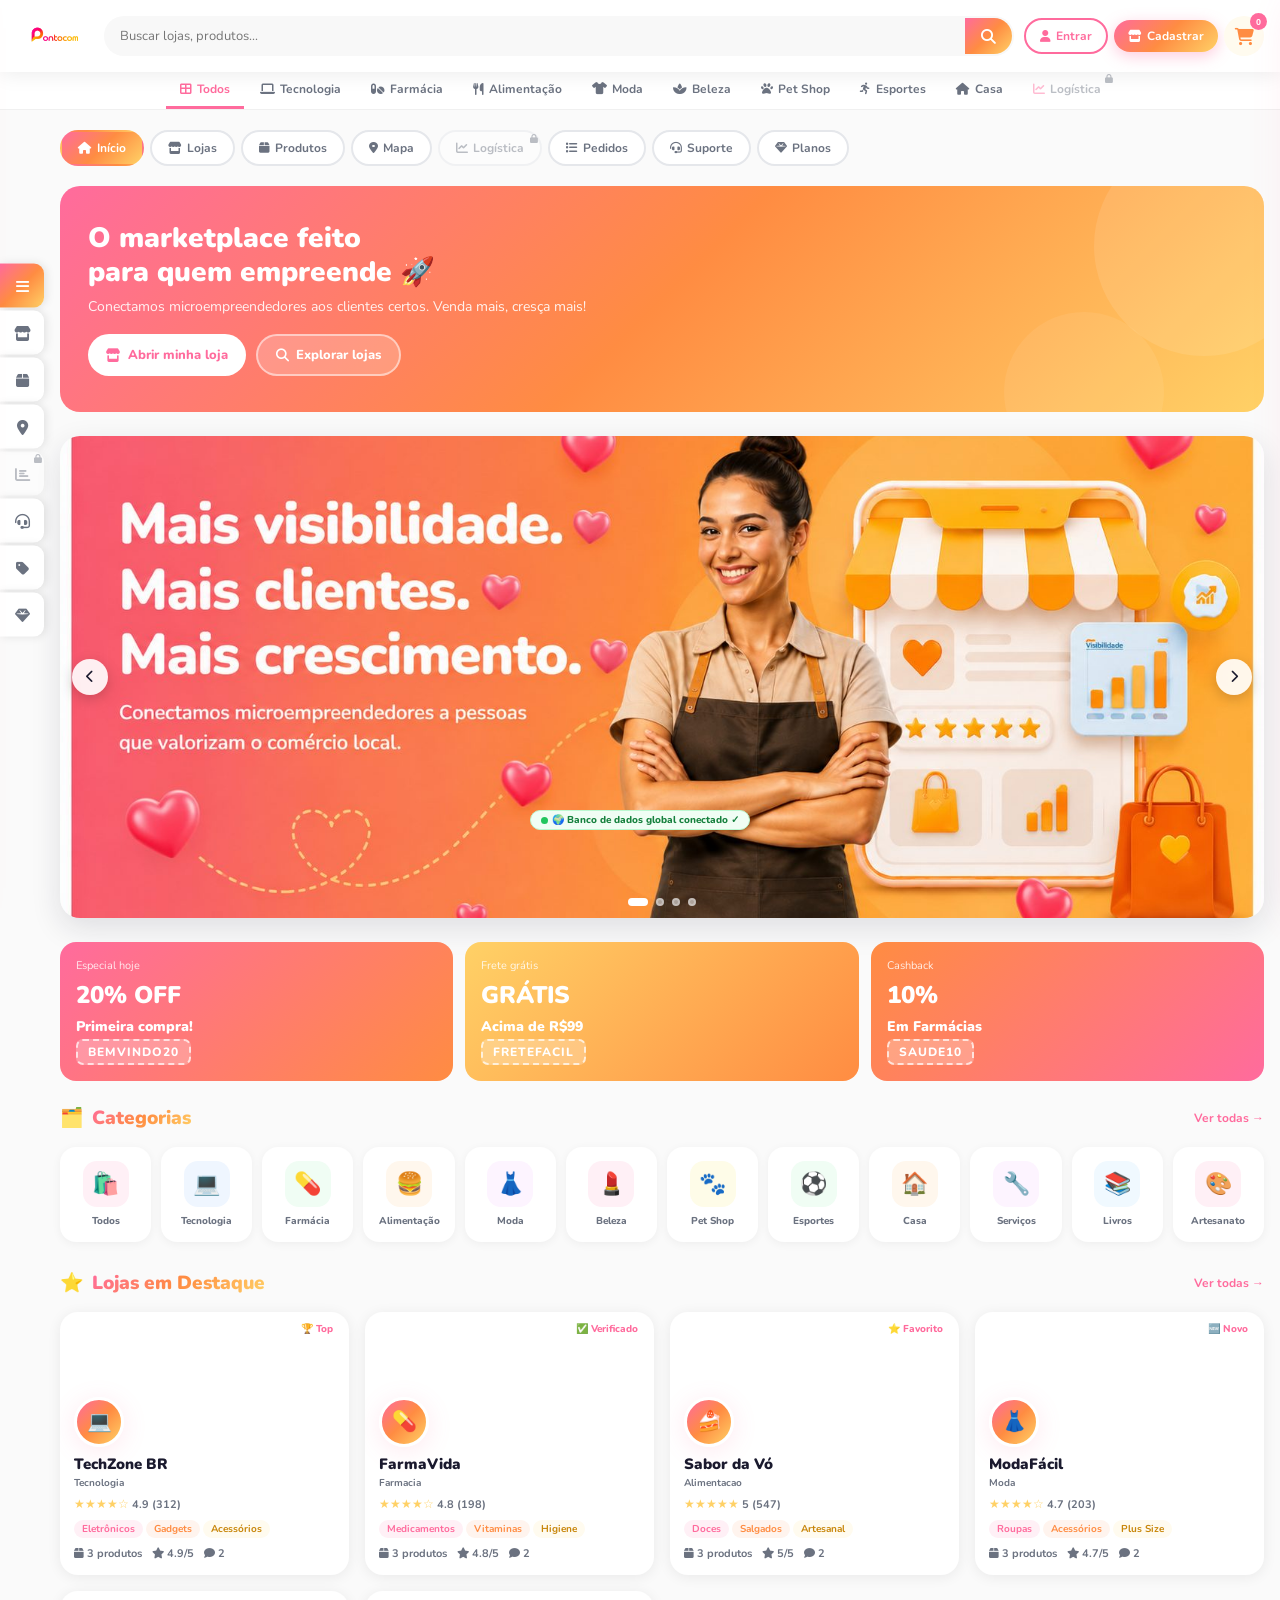
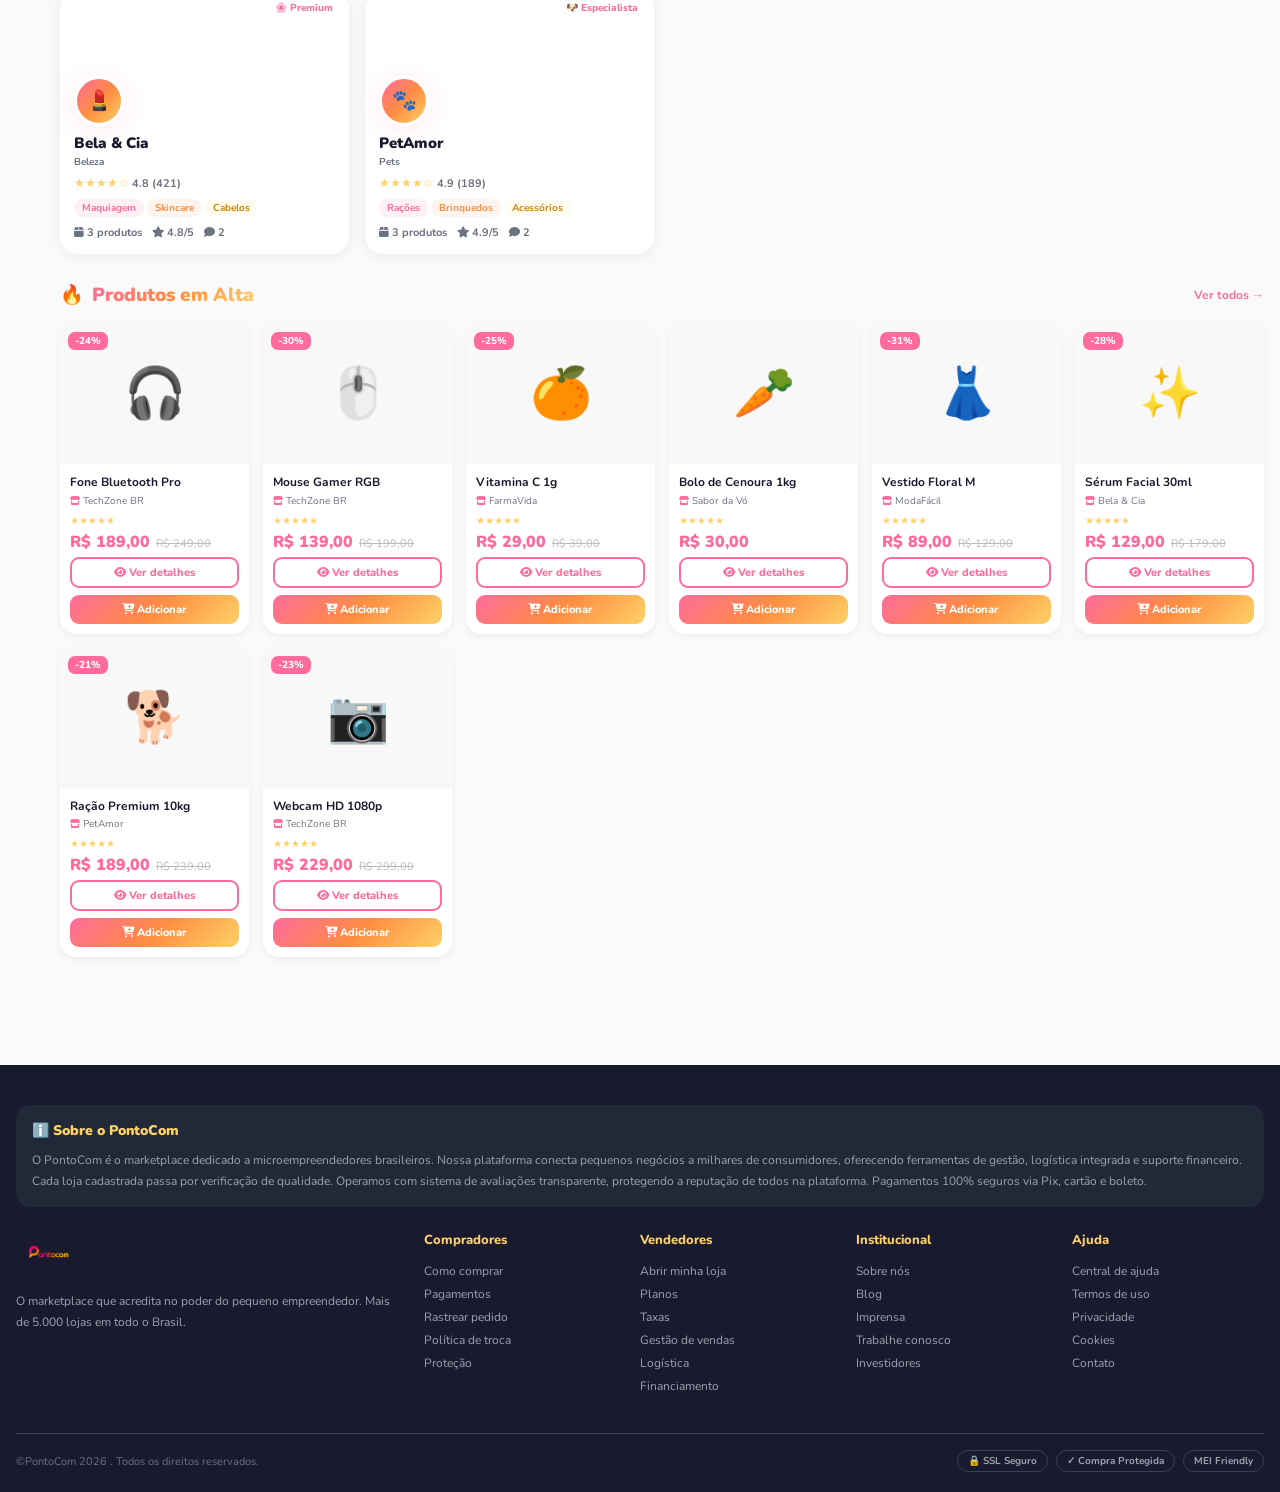
==== commit 393644c7: "pequenas mudanças no index, script e style" ====
--- a/public/index.html
+++ b/public/index.html
@@ -16,9 +16,7 @@
 <div class="db-pill" id="dbPill"><div class="db-dot"></div><span id="dbPillMsg">IndexedDB conectado</span></div>
 
 <!-- TOPBAR -->
-<div class="topbar">
-  🎉 FRETE GRÁTIS acima de R$99 · Cupom <strong>BEMVINDO20</strong> = 20% OFF · <span onclick="openModal('modal-register')">Cadastre-se grátis!</span>
-</div>
+
 
 <!-- HEADER -->
 <header>
@@ -588,6 +586,10 @@
     </div>
 
     <button class="form-submit" style="margin-top:16px;" onclick="saveStoreSetup()"><i class="fas fa-check"></i> Salvar loja e produtos</button>
+    <button type="button" id="ssDeleteBtn" onclick="deleteMyStore()" style="display:none;width:100%;justify-content:center;align-items:center;gap:6px;margin-top:10px;padding:12px;border:2px solid #ffdada;background:#fff5f5;color:#e53e3e;border-radius:12px;font-family:'Nunito',sans-serif;font-weight:800;font-size:13px;cursor:pointer;transition:all .2s;"
+      onmouseover="this.style.background='#ffe5e5'" onmouseout="this.style.background='#fff5f5'">
+      <i class="fas fa-trash"></i> Excluir loja
+    </button>
     <div class="form-link"><a onclick="closeModal('modal-store-setup');showToast('Você pode cadastrar sua loja a qualquer momento pelo menu do seu perfil.','info')">Fazer isso depois</a></div>
   </div>
 </div>
--- a/public/style.css
+++ b/public/style.css
@@ -155,7 +155,7 @@
 .stores-grid{display:grid;grid-template-columns:repeat(auto-fill,minmax(260px,1fr));gap:16px;margin-bottom:28px;}
 .store-card{background:white;border-radius:18px;overflow:hidden;box-shadow:0 2px 14px rgba(0,0,0,.07);transition:all .3s;cursor:pointer;}
 .store-card:hover{transform:translateY(-5px);box-shadow:var(--shadow-lg);}
-.store-cover{height:110px;position:relative;overflow:hidden;}
+.store-cover{height:110px;position:relative;overflow:visible;}
 .store-cover img{width:100%;height:100%;object-fit:cover;transition:transform .4s;display:block;}
 .store-card:hover .store-cover img{transform:scale(1.05);}
 .store-badge{position:absolute;top:8px;right:8px;background:rgba(255,255,255,.95);border-radius:20px;padding:2px 8px;font-size:10px;font-weight:800;color:var(--rosa);}
@@ -273,7 +273,7 @@
 .modal>p{font-size:13px;color:var(--gray);margin-bottom:20px;}
 .modal-close{position:absolute;top:16px;right:16px;background:var(--gray-light);border:none;width:34px;height:34px;border-radius:50%;cursor:pointer;font-size:17px;display:flex;align-items:center;justify-content:center;transition:all .2s;z-index:5;}
 .modal-close:hover{background:#e5e7eb;}
-.user-type-grid{display:grid;grid-template-columns:repeat(3,1fr);gap:8px;margin-bottom:20px;}
+.user-type-grid{display:grid;grid-template-columns:repeat(2,1fr);gap:12px;margin-bottom:20px;max-width:360px;margin-left:auto;margin-right:auto;}
 .user-type-card{border:2px solid #e5e7eb;border-radius:14px;padding:12px 8px;text-align:center;cursor:pointer;transition:all .25s;}
 .user-type-card:hover,.user-type-card.selected{border-color:var(--rosa);background:var(--rosa-pale);}
 .user-type-card .icon{font-size:24px;margin-bottom:6px;}
@@ -481,4 +481,4 @@
 .upgrade-demo-warning{display:flex;align-items:flex-start;gap:8px;background:#fffbeb;border:1px solid #fde68a;color:#92400e;border-radius:10px;padding:10px 12px;font-size:10px;line-height:1.5;margin-bottom:14px;}
 .upgrade-demo-warning i{margin-top:2px;}
 @media(max-width:1180px){.plans-grid.plans-grid-4{grid-template-columns:repeat(2,1fr);}}
-@media(max-width:650px){.plans-grid.plans-grid-4{grid-template-columns:1fr;}.upgrade-summary{grid-template-columns:1fr;}.upgrade-benefits{grid-template-columns:1fr;}.store-plan-notice{align-items:flex-start;flex-direction:column;}}
+@media(max-width:650px){.plans-grid.plans-grid-4{grid-template-columns:1fr;}.upgrade-summary{grid-template-columns:1fr;}.upgrade-benefits{grid-template-columns:1fr;}.store-plan-notice{align-items:flex-start;flex-direction:column;}}
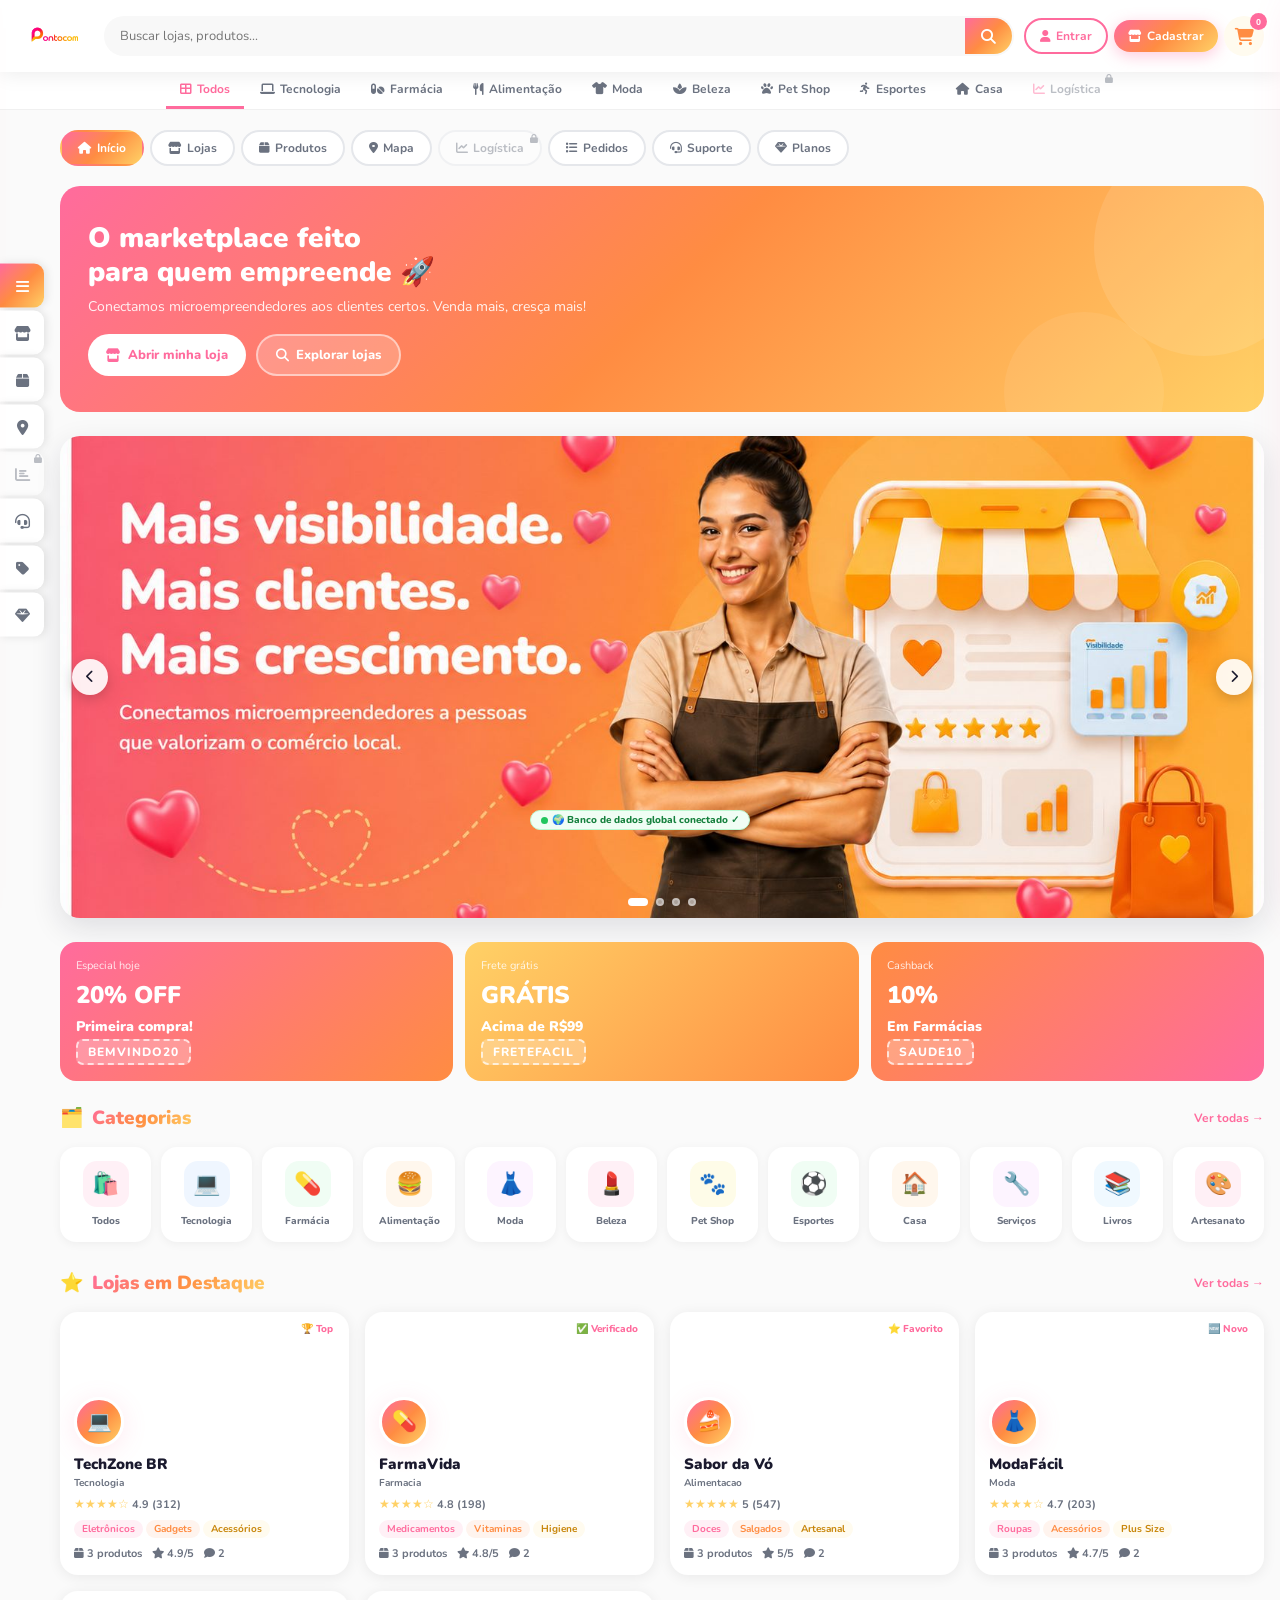
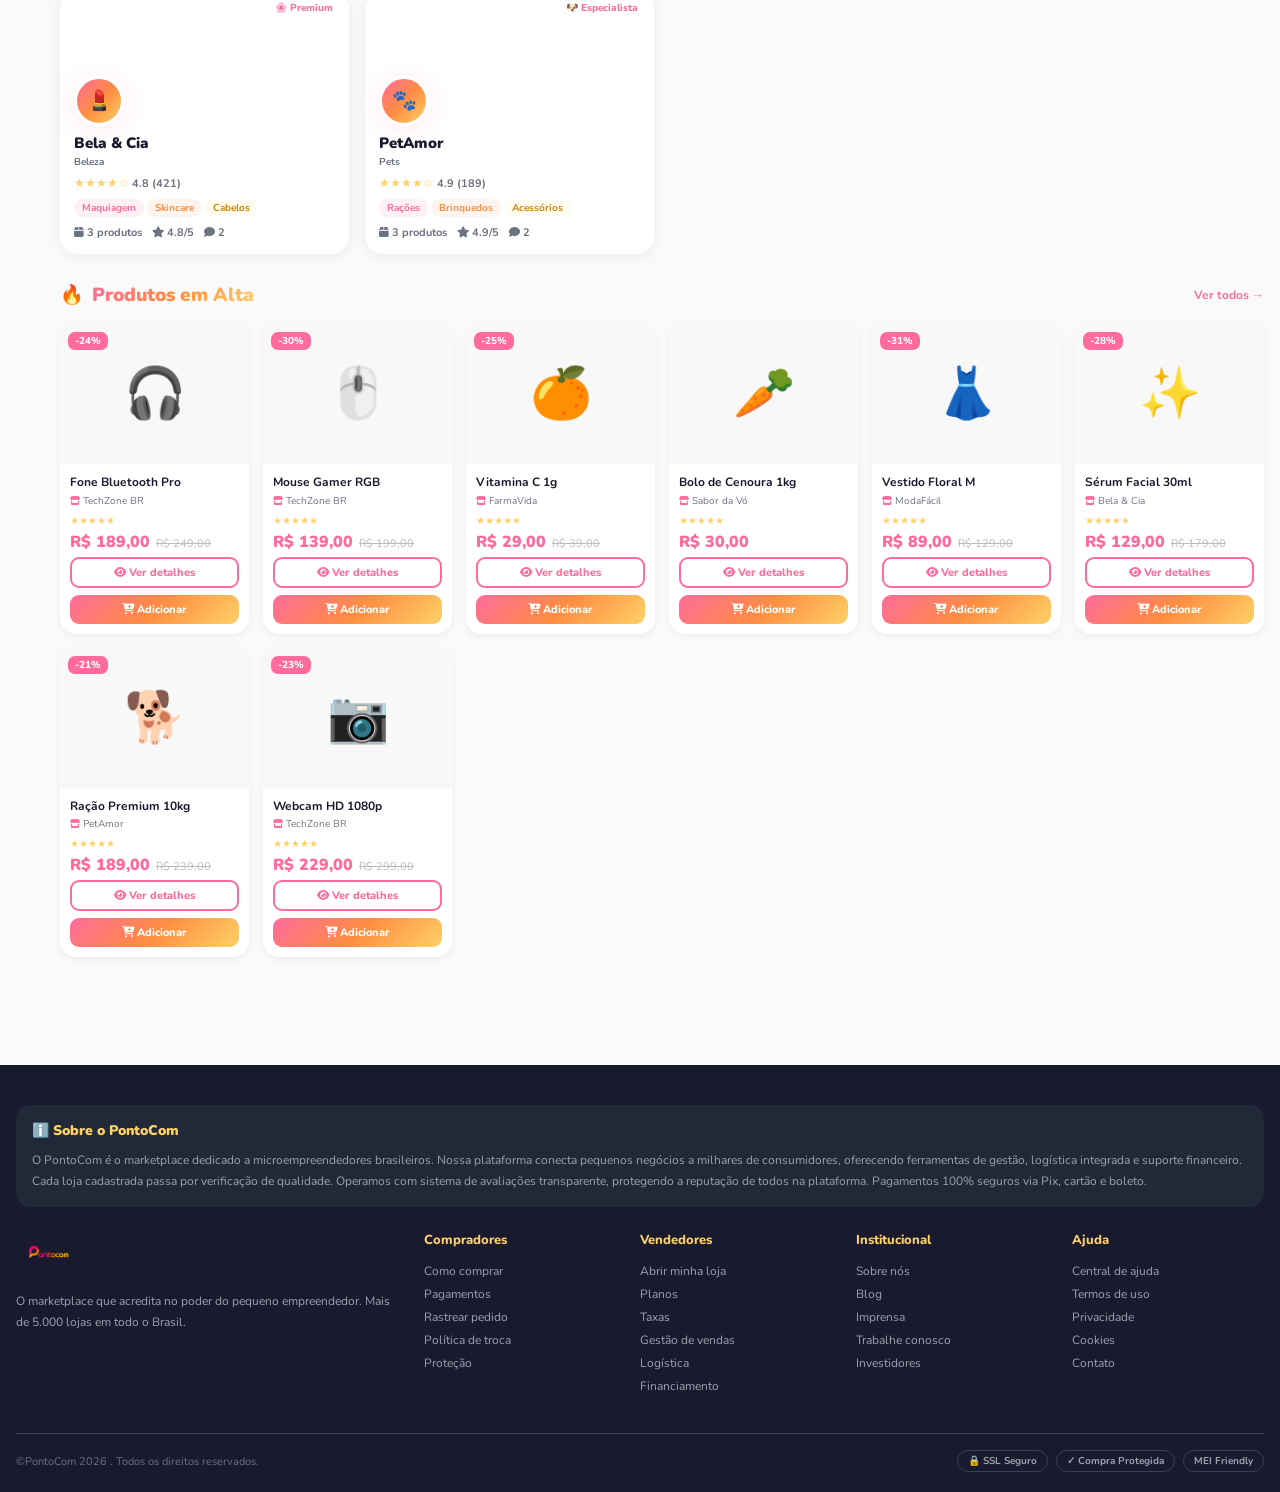
==== commit a5053ec8: "nova interface da visualização dos produtos" ====
--- a/public/index.html
+++ b/public/index.html
@@ -548,7 +548,7 @@
 
 <!-- PRODUCT MODAL -->
 <div class="modal-overlay" id="modal-product">
-  <div class="modal product-modal">
+  <div class="modal product-modal" style="max-width:900px;">
     <button class="modal-close" onclick="closeModal('modal-product')"><i class="fas fa-times"></i></button>
     <div id="productModalContent"></div>
   </div>
--- a/public/style.css
+++ b/public/style.css
@@ -329,6 +329,58 @@
 .product-modal-old{font-size:14px;text-decoration:line-through;color:#bbb;}
 .product-modal-desc{font-size:13px;color:var(--gray);line-height:1.7;margin:12px 0;}
 .product-modal-store{display:flex;align-items:center;gap:8px;padding:10px;background:var(--gray-light);border-radius:10px;margin-bottom:16px;}
+
+/* ── PRODUCT MODAL (estilo grandes marketplaces) ── */
+.pm-grid{display:grid;grid-template-columns:300px 1fr;gap:28px;}
+@media(max-width:680px){ .pm-grid{grid-template-columns:1fr;gap:16px;} }
+
+.pm-gallery{display:flex;flex-direction:column;gap:10px;}
+.pm-main-image{background:var(--rosa-pale);border-radius:16px;aspect-ratio:1/1;display:flex;align-items:center;justify-content:center;font-size:96px;}
+.pm-thumbs{display:flex;gap:8px;}
+.pm-thumb{width:52px;height:52px;border-radius:10px;background:var(--gray-light);border:2px solid transparent;display:flex;align-items:center;justify-content:center;font-size:22px;cursor:pointer;transition:all .2s;}
+.pm-thumb:hover{border-color:var(--rosa-light);}
+.pm-thumb.active{border-color:var(--rosa);background:var(--rosa-pale);}
+
+.pm-info{min-width:0;}
+.pm-breadcrumb{font-size:11px;color:var(--gray);font-weight:700;margin-bottom:6px;text-transform:uppercase;letter-spacing:.3px;}
+.pm-tag-best{display:inline-block;background:#ff8c00;color:white;font-size:10px;font-weight:900;padding:3px 9px;border-radius:6px;margin-bottom:8px;letter-spacing:.3px;}
+h2.pm-title{font-size:20px;font-weight:900;line-height:1.25;margin-bottom:8px;color:var(--dark);background:none;-webkit-background-clip:initial;-webkit-text-fill-color:var(--dark);}
+.pm-rating{display:flex;align-items:center;gap:5px;font-size:12px;color:var(--gray);font-weight:700;margin-bottom:14px;flex-wrap:wrap;}
+.pm-rating .stars{color:var(--amarelo);font-size:13px;}
+.pm-rating b{color:var(--dark);}
+.pm-rating-count{color:#3b82f6;}
+.pm-sold{color:var(--gray);font-weight:600;}
+
+.pm-price-block{background:var(--gray-light);border-radius:14px;padding:14px 16px;margin-bottom:12px;}
+.pm-old-price{font-size:13px;color:#9ca3af;text-decoration:line-through;}
+.pm-price-row{display:flex;align-items:center;gap:10px;margin-top:2px;}
+.pm-price{font-size:28px;font-weight:900;color:var(--dark);}
+.pm-discount-badge{background:#00a650;color:white;font-size:12px;font-weight:800;padding:3px 9px;border-radius:6px;}
+.pm-installments{font-size:12px;color:#00a650;font-weight:700;margin-top:5px;}
+
+.pm-shipping{display:flex;align-items:center;gap:8px;font-size:13px;color:#00a650;font-weight:700;background:#eafff2;border-radius:10px;padding:10px 12px;margin-bottom:14px;}
+
+.pm-qty-row{display:flex;align-items:center;gap:10px;margin-bottom:16px;flex-wrap:wrap;}
+.pm-qty-label{font-size:12px;font-weight:700;color:var(--gray);}
+.pm-qty-stepper{display:flex;align-items:center;gap:8px;background:var(--gray-light);border-radius:9px;padding:4px 10px;}
+.pm-qty-stepper .qty-btn{width:24px;height:24px;background:white;box-shadow:0 1px 4px rgba(0,0,0,.12);}
+.pm-qty-stepper span{font-weight:800;font-size:13px;min-width:16px;text-align:center;}
+.pm-stock{font-size:11px;color:var(--gray);}
+
+.pm-buy-btn{width:100%;padding:14px;border:none;border-radius:12px;background:var(--grad1);color:white;font-family:'Nunito',sans-serif;font-weight:900;font-size:14px;cursor:pointer;transition:all .2s;display:flex;align-items:center;justify-content:center;gap:8px;margin-bottom:10px;}
+.pm-buy-btn:hover{transform:translateY(-2px);box-shadow:var(--shadow-lg);}
+.pm-cart-btn{width:100%;padding:14px;border:2px solid var(--rosa);border-radius:12px;background:white;color:var(--rosa);font-family:'Nunito',sans-serif;font-weight:900;font-size:14px;cursor:pointer;transition:all .2s;display:flex;align-items:center;justify-content:center;gap:8px;margin-bottom:16px;}
+.pm-cart-btn:hover{background:var(--rosa-pale);}
+
+.pm-guarantees{display:flex;flex-direction:column;gap:8px;font-size:12px;color:var(--gray);margin-bottom:16px;}
+.pm-guarantees div{display:flex;align-items:flex-start;gap:8px;}
+.pm-guarantees i{color:#3b82f6;margin-top:2px;}
+
+.pm-highlights{border-top:1px solid #eee;padding-top:14px;}
+.pm-highlights h4{font-size:13px;font-weight:800;margin-bottom:8px;}
+.pm-highlights ul{list-style:none;display:flex;flex-direction:column;gap:6px;}
+.pm-highlights li{font-size:12.5px;color:var(--gray);line-height:1.5;padding-left:16px;position:relative;}
+.pm-highlights li::before{content:'•';position:absolute;left:0;color:var(--rosa);font-weight:900;}
 
 /* ── CART ── */
 .cart-panel{position:fixed;right:-420px;top:0;height:100vh;width:min(400px,100vw);background:white;z-index:1050;box-shadow:var(--shadow-lg);transition:right .35s cubic-bezier(.4,0,.2,1);display:flex;flex-direction:column;}
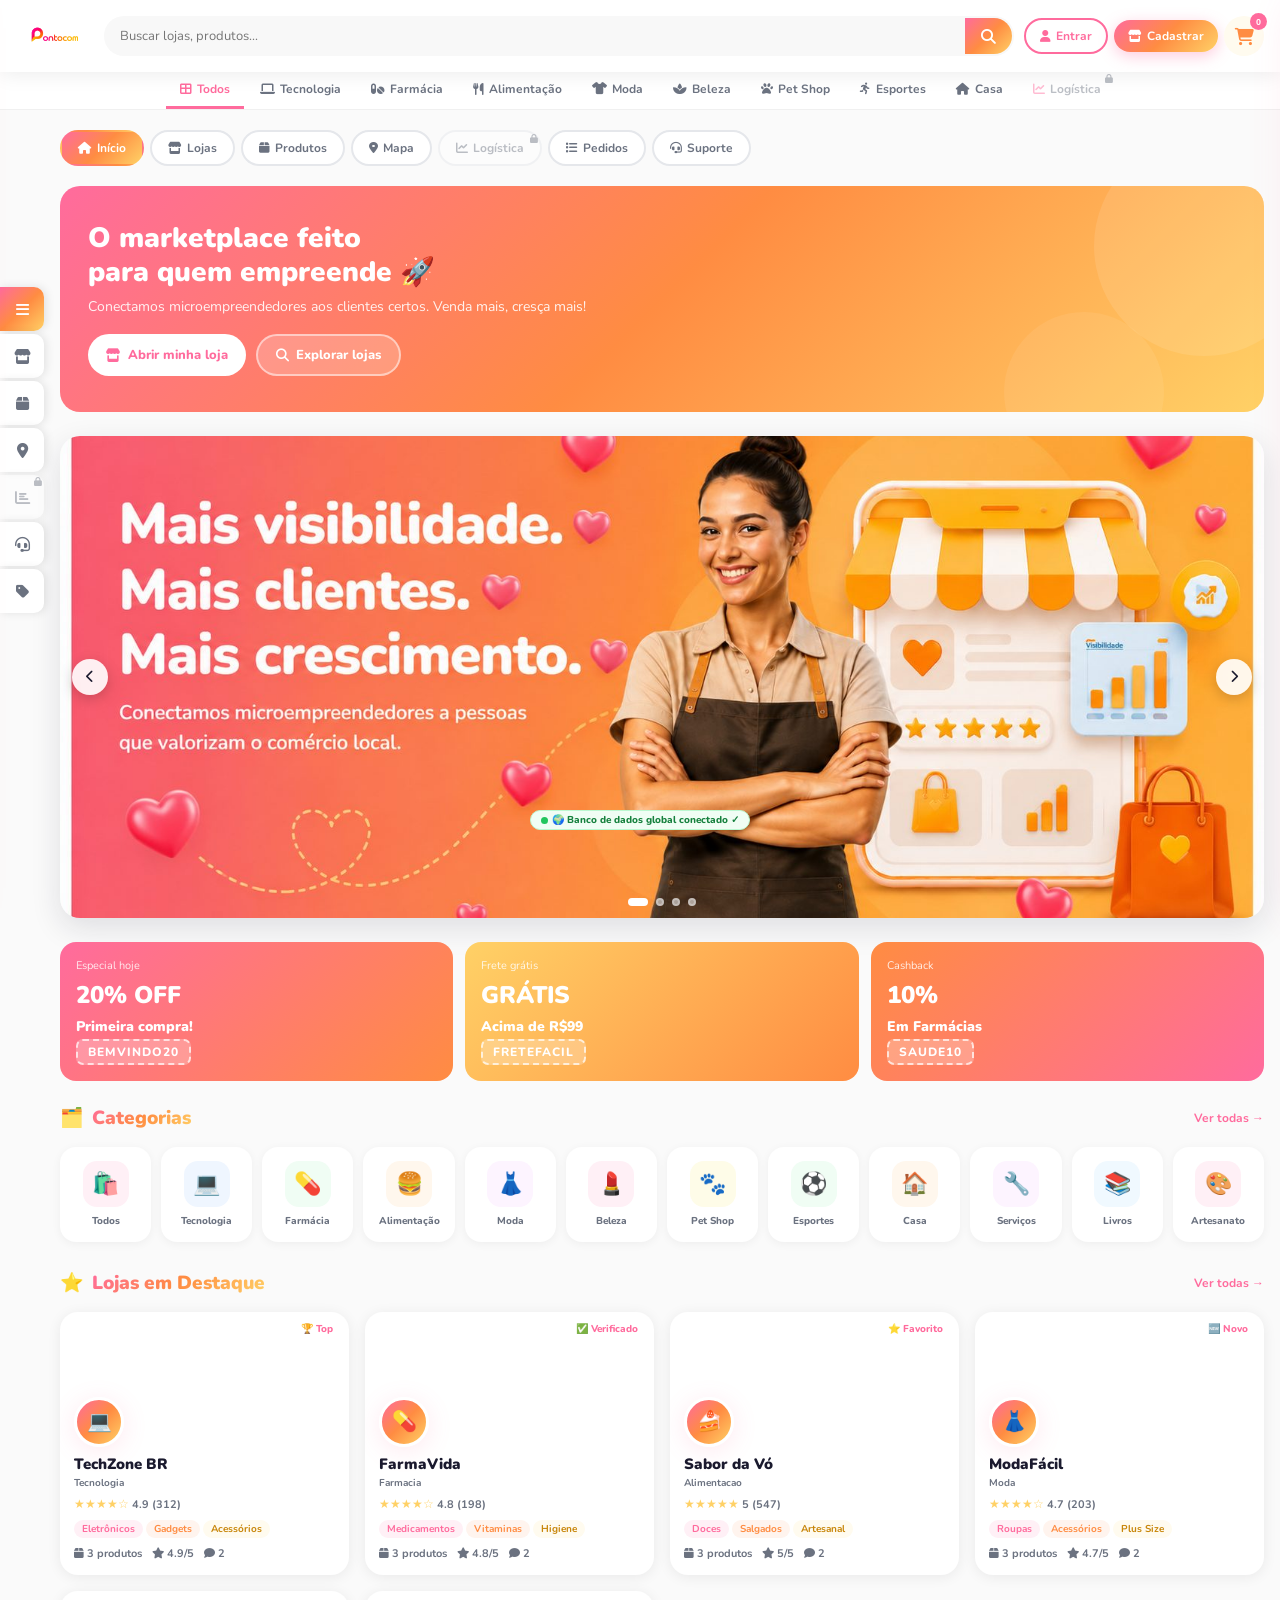
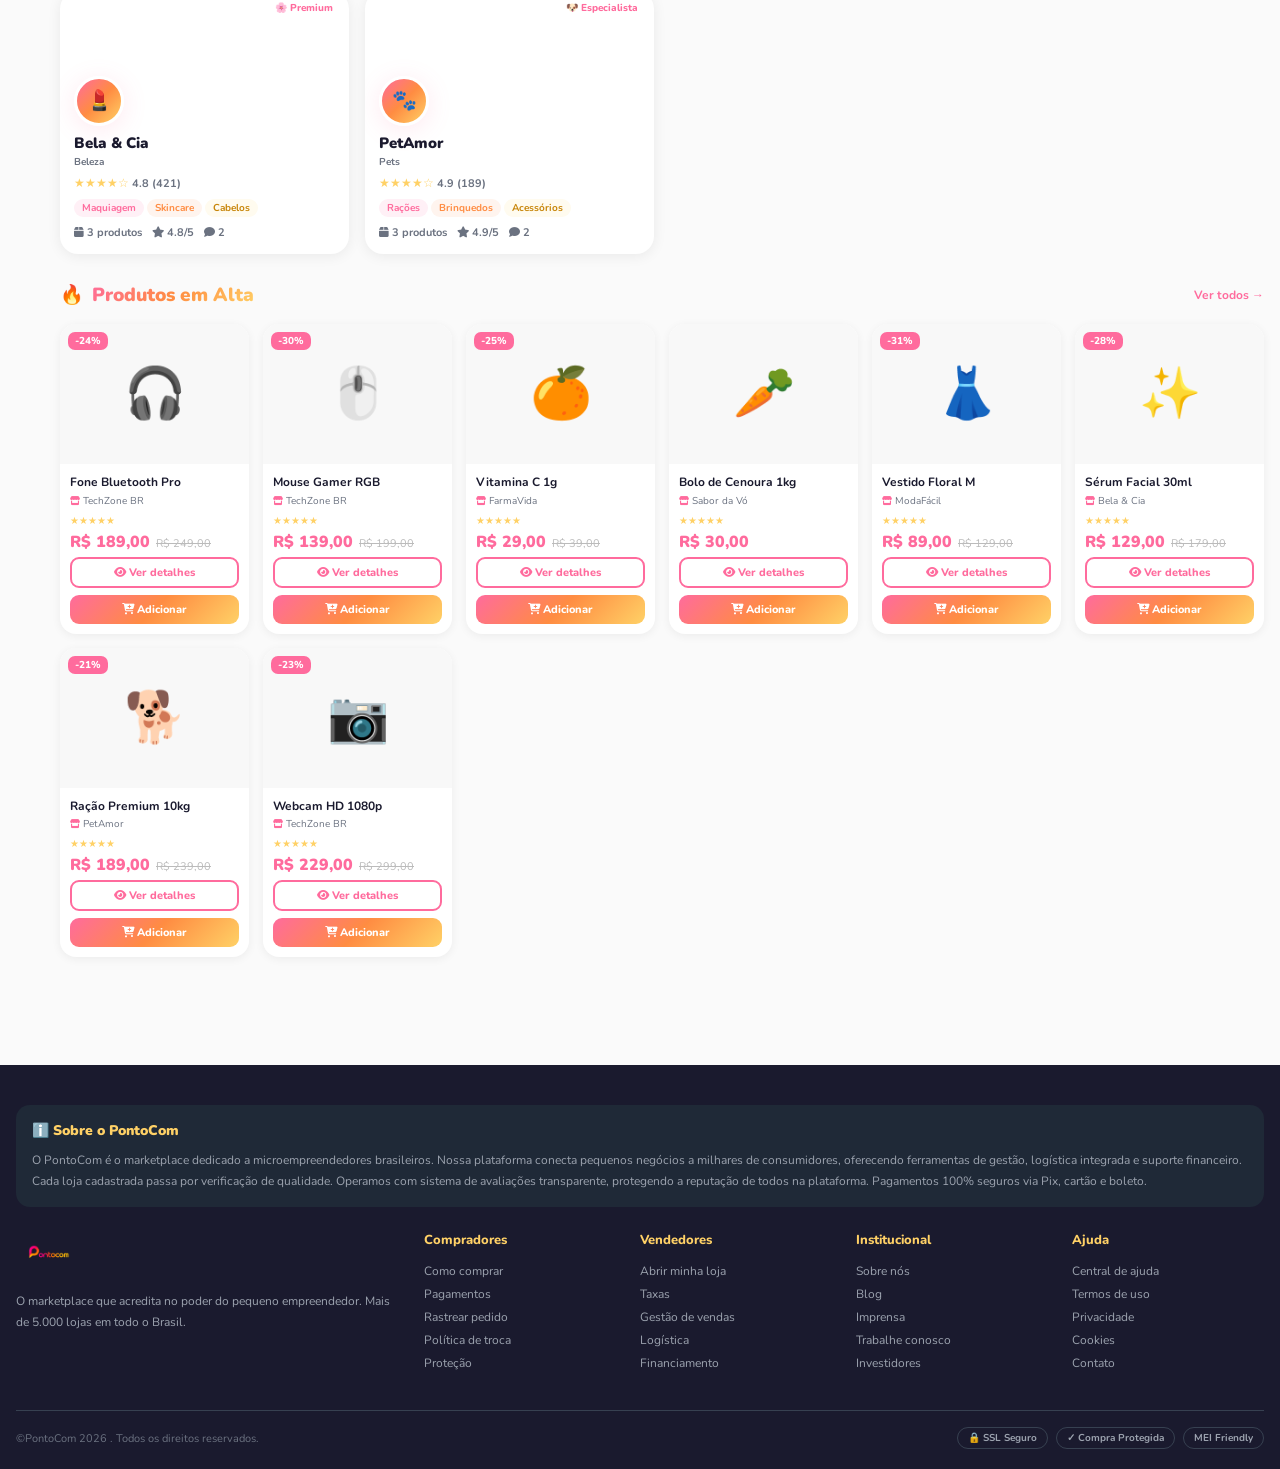
==== commit bc652897: "adicionado tela de pagamento e finalização de compra" ====
--- a/public/index.html
+++ b/public/index.html
@@ -68,7 +68,6 @@
   <button class="float-item" data-logistica-link onclick="showTab('logistica')"><i class="fas fa-chart-bar"></i><span class="tooltip">Logística</span></button>
   <button class="float-item" onclick="showTab('suporte')"><i class="fas fa-headset"></i><span class="tooltip">Suporte</span></button>
   <button class="float-item" onclick="openModal('modal-coupon')"><i class="fas fa-tag"></i><span class="tooltip">Cupons</span></button>
-  <button class="float-item" onclick="showTab('planos')"><i class="fas fa-gem"></i><span class="tooltip">Planos</span></button>
 </div>
 
 <!-- MENU PANEL -->
@@ -91,7 +90,6 @@
     <div class="menu-item" onclick="openModal('modal-coupon');closeMenu()"><i class="mi-l fas fa-ticket-alt"></i>Cupons de Desconto</div>
     <div class="menu-item" onclick="showTab('pedidos');closeMenu()"><i class="mi-a fas fa-list-alt"></i>Meus Pedidos</div>
     <div class="menu-item" onclick="showTab('suporte');closeMenu()"><i class="mi-r fas fa-headset"></i>Suporte</div>
-    <div class="menu-item" onclick="showTab('planos');closeMenu()"><i class="mi-l fas fa-gem"></i>Planos da Plataforma</div>
   </div>
   <div class="menu-section">
     <h3>Categorias</h3>
@@ -148,7 +146,6 @@
   <button class="main-tab" id="mtab-logistica" data-logistica-link onclick="showTab('logistica')"><i class="fas fa-chart-line"></i> Logística</button>
   <button class="main-tab" id="mtab-pedidos" onclick="showTab('pedidos')"><i class="fas fa-list"></i> Pedidos</button>
   <button class="main-tab" id="mtab-suporte" onclick="showTab('suporte')"><i class="fas fa-headset"></i> Suporte</button>
-  <button class="main-tab" id="mtab-planos" onclick="showTab('planos')"><i class="fas fa-gem"></i> Planos</button>
 </div>
 
 <!-- INICIO -->
@@ -365,97 +362,6 @@
   </div>
 </div>
 
-<!-- PLANOS -->
-<div class="tab-content" id="tab-planos">
-  <div class="logistics-panel">
-    <div class="plans-intro">
-      <h2><i class="fas fa-gem" style="color:var(--rosa)"></i> Planos para crescer no PontoCom</h2>
-      <p>Comece sem mensalidade e evolua conforme sua loja vende mais. Planos pagos reduzem a comissão e liberam ferramentas para profissionalizar a operação local.</p>
-    </div>
-
-    <div class="plan-current-status" id="planCurrentStatus">
-      <i class="fas fa-circle-info"></i>
-      <span>Entre como vendedor para acompanhar seu plano atual.</span>
-    </div>
-
-    <div class="plans-grid plans-grid-4">
-      <div class="plan-card" data-plan-card="free">
-        <div class="plan-icon" style="background:#f0fdf4;color:#16a34a;"><i class="fas fa-seedling"></i></div>
-        <h3>Começar Local</h3>
-        <p class="plan-desc">Para entrar no marketplace com baixo risco e validar suas primeiras vendas.</p>
-        <div class="plan-price">R$ 0 <small>/mês</small></div>
-        <div class="plan-commission"><strong>10%</strong> de comissão por venda</div>
-        <ul class="plan-features">
-          <li><i class="fas fa-check-circle"></i> Até 20 produtos ativos</li>
-          <li><i class="fas fa-check-circle"></i> Loja e presença no mapa local</li>
-          <li><i class="fas fa-check-circle"></i> Avaliações e reputação</li>
-          <li><i class="fas fa-check-circle"></i> 1 cupom promocional por mês</li>
-          <li><i class="fas fa-check-circle"></i> Métricas básicas da loja</li>
-          <li class="unavail"><i class="fas fa-times-circle"></i> Painel logístico avançado</li>
-        </ul>
-        <button class="btn btn-outline plan-cta" data-plan-button="free" onclick="choosePlan('free')"><i class="fas fa-store"></i> Começar grátis</button>
-      </div>
-
-      <div class="plan-card" data-plan-card="grow">
-        <div class="plan-icon" style="background:var(--amarelo-pale);color:#c8860a;"><i class="fas fa-arrow-trend-up"></i></div>
-        <h3>Crescer</h3>
-        <p class="plan-desc">Para quem já está vendendo e quer ganhar visibilidade e controle comercial.</p>
-        <div class="plan-price">R$ 39<span>,90</span> <small>/mês</small></div>
-        <div class="plan-commission"><strong>8%</strong> de comissão por venda</div>
-        <ul class="plan-features">
-          <li><i class="fas fa-check-circle"></i> Até 100 produtos ativos</li>
-          <li><i class="fas fa-check-circle"></i> 5 cupons promocionais por mês</li>
-          <li><i class="fas fa-check-circle"></i> 2 destaques locais por mês</li>
-          <li><i class="fas fa-check-circle"></i> Relatórios de vendas</li>
-          <li><i class="fas fa-check-circle"></i> Materiais para Instagram e WhatsApp</li>
-          <li class="unavail"><i class="fas fa-times-circle"></i> Gestão logística avançada</li>
-        </ul>
-        <button class="btn btn-outline plan-cta" data-plan-button="grow" onclick="choosePlan('grow')"><i class="fas fa-rocket"></i> Escolher Crescer</button>
-      </div>
-
-      <div class="plan-card featured" data-plan-card="pro">
-        <span class="plan-badge">⭐ Mais Popular</span>
-        <div class="plan-icon" style="background:var(--rosa-pale);color:var(--rosa);"><i class="fas fa-chart-line"></i></div>
-        <h3>Pro Local</h3>
-        <p class="plan-desc">Para transformar o marketplace em um canal profissional de vendas e gestão.</p>
-        <div class="plan-price">R$ 79<span>,90</span> <small>/mês</small></div>
-        <div class="plan-commission"><strong>6%</strong> de comissão por venda</div>
-        <ul class="plan-features">
-          <li><i class="fas fa-check-circle"></i> Até 500 produtos ativos</li>
-          <li><i class="fas fa-check-circle"></i> Cupons ilimitados</li>
-          <li><i class="fas fa-check-circle"></i> 10 destaques locais por mês</li>
-          <li><i class="fas fa-check-circle"></i> Painel financeiro e logístico</li>
-          <li><i class="fas fa-check-circle"></i> Indicadores avançados de desempenho</li>
-          <li><i class="fas fa-check-circle"></i> Suporte prioritário</li>
-        </ul>
-        <button class="btn btn-primary plan-cta" data-plan-button="pro" onclick="choosePlan('pro')"><i class="fas fa-rocket"></i> Escolher Pro Local</button>
-      </div>
-
-      <div class="plan-card" data-plan-card="scale">
-        <div class="plan-icon" style="background:#eff6ff;color:#2563eb;"><i class="fas fa-truck-fast"></i></div>
-        <h3>Escala</h3>
-        <p class="plan-desc">Para operações maduras que precisam de logística, integrações e escala.</p>
-        <div class="plan-price">R$ 149<span>,90</span> <small>/mês</small></div>
-        <div class="plan-commission"><strong>4,5%</strong> de comissão por venda</div>
-        <ul class="plan-features">
-          <li><i class="fas fa-check-circle"></i> Produtos ilimitados</li>
-          <li><i class="fas fa-check-circle"></i> 30 destaques locais por mês</li>
-          <li><i class="fas fa-check-circle"></i> Gestão completa de entregas</li>
-          <li><i class="fas fa-check-circle"></i> Roteirização e rastreamento</li>
-          <li><i class="fas fa-check-circle"></i> Integrações e API</li>
-          <li><i class="fas fa-check-circle"></i> Relatórios e exportação de dados</li>
-        </ul>
-        <button class="btn btn-outline plan-cta" data-plan-button="scale" onclick="choosePlan('scale')"><i class="fas fa-bolt"></i> Escolher Escala</button>
-      </div>
-    </div>
-
-    <div class="plans-compare-note">
-      <i class="fas fa-shield-heart"></i>
-      <span>No protótipo, a troca de plano é simulada e salva no perfil do vendedor. Em produção, o mesmo fluxo fica pronto para ser conectado a um checkout e a webhooks de pagamento.</span>
-    </div>
-  </div>
-</div>
-
 </main>
 
 <!-- FOOTER -->
@@ -468,7 +374,7 @@
     <div class="footer-grid">
       <div class="footer-brand"><img src="[data-uri]" alt="Pontocom" class="logo" onclick="goHome()" style="cursor:pointer;"><p>O marketplace que acredita no poder do pequeno empreendedor. Mais de 5.000 lojas em todo o Brasil.</p></div>
       <div class="footer-col"><h4>Compradores</h4><a>Como comprar</a><a>Pagamentos</a><a>Rastrear pedido</a><a>Política de troca</a><a>Proteção</a></div>
-      <div class="footer-col"><h4>Vendedores</h4><a>Abrir minha loja</a><a onclick="showTab('planos')" style="cursor:pointer;">Planos</a><a>Taxas</a><a>Gestão de vendas</a><a>Logística</a><a>Financiamento</a></div>
+      <div class="footer-col"><h4>Vendedores</h4><a>Abrir minha loja</a><a>Taxas</a><a>Gestão de vendas</a><a>Logística</a><a>Financiamento</a></div>
       <div class="footer-col"><h4>Institucional</h4><a>Sobre nós</a><a>Blog</a><a>Imprensa</a><a>Trabalhe conosco</a><a>Investidores</a></div>
       <div class="footer-col"><h4>Ajuda</h4><a>Central de ajuda</a><a>Termos de uso</a><a>Privacidade</a><a>Cookies</a><a onclick="showTab('suporte')">Contato</a></div>
     </div>
@@ -543,6 +449,71 @@
   <div class="modal store-modal">
     <button class="modal-close" onclick="closeModal('modal-store')"><i class="fas fa-times"></i></button>
     <div id="storeModalContent"></div>
+  </div>
+</div>
+
+<!-- PAYMENT MODAL -->
+<div class="modal-overlay" id="modal-payment">
+  <div class="modal" style="max-width:640px;">
+    <button class="modal-close" onclick="closeModal('modal-payment')"><i class="fas fa-times"></i></button>
+    <h2><i class="fas fa-lock" style="color:var(--rosa)"></i> Pagamento</h2>
+    <p>Finalize seu pedido com segurança.</p>
+
+    <div class="pay-summary">
+      <div id="paySummaryItems" class="pay-summary-items"></div>
+      <div class="pay-summary-row"><span>Subtotal:</span><span id="paySubtotal">R$ 0,00</span></div>
+      <div class="pay-summary-row" id="payDiscountRow" style="display:none;"><span id="payDiscountLabel">Desconto:</span><span id="payDiscount">-R$ 0,00</span></div>
+      <div class="pay-summary-row pay-summary-total"><span>Total:</span><span id="payTotal">R$ 0,00</span></div>
+    </div>
+
+    <div class="pay-method-tabs">
+      <button type="button" class="pay-method-tab" data-method="cartao" onclick="selectPayMethod('cartao')"><i class="fas fa-credit-card"></i> Cartão</button>
+      <button type="button" class="pay-method-tab" data-method="pix" onclick="selectPayMethod('pix')"><i class="fas fa-qrcode"></i> Pix</button>
+      <button type="button" class="pay-method-tab" data-method="boleto" onclick="selectPayMethod('boleto')"><i class="fas fa-barcode"></i> Boleto</button>
+    </div>
+
+    <!-- CARTÃO -->
+    <div class="pay-method-panel" id="payPanel-cartao">
+      <div class="form-group"><label>Número do cartão</label><input type="text" id="cardNumber" placeholder="0000 0000 0000 0000" maxlength="19" oninput="this.value=this.value.replace(/\D/g,'').replace(/(.{4})/g,'$1 ').trim()"></div>
+      <div class="form-group"><label>Nome impresso no cartão</label><input type="text" id="cardName" placeholder="Como está no cartão"></div>
+      <div style="display:grid;grid-template-columns:1fr 1fr;gap:10px;">
+        <div class="form-group"><label>Validade</label><input type="text" id="cardExpiry" placeholder="MM/AA" maxlength="5" oninput="this.value=this.value.replace(/\D/g,'').replace(/(\d{2})(\d)/,'$1/$2').slice(0,5)"></div>
+        <div class="form-group"><label>CVV</label><input type="text" id="cardCvv" placeholder="123" maxlength="4" oninput="this.value=this.value.replace(/\D/g,'')"></div>
+      </div>
+      <div class="form-group"><label>Parcelas</label><select id="payInstallments"></select></div>
+    </div>
+
+    <!-- PIX -->
+    <div class="pay-method-panel" id="payPanel-pix">
+      <div class="pix-box">
+        <div class="pix-qr" id="pixQrCode"></div>
+        <p class="pix-hint">Abra o app do seu banco, escaneie o QR Code ou copie o código abaixo.</p>
+        <div class="pix-code-row">
+          <input type="text" id="pixCode" readonly>
+          <button type="button" onclick="copyPixCode()"><i class="fas fa-copy"></i> Copiar</button>
+        </div>
+        <div class="pay-note"><i class="fas fa-circle-info"></i> Pagamentos Pix são aprovados na hora.</div>
+      </div>
+    </div>
+
+    <!-- BOLETO -->
+    <div class="pay-method-panel" id="payPanel-boleto">
+      <div class="boleto-box">
+        <div class="boleto-icon"><i class="fas fa-barcode"></i></div>
+        <div class="boleto-info">
+          <div><span>Valor:</span> <strong id="boletoValue">R$ 0,00</strong></div>
+          <div><span>Vencimento:</span> <strong id="boletoDueDate">—</strong></div>
+        </div>
+        <div class="pix-code-row">
+          <input type="text" id="boletoCode" readonly>
+          <button type="button" onclick="copyBoletoCode()"><i class="fas fa-copy"></i> Copiar</button>
+        </div>
+        <div class="pay-note"><i class="fas fa-circle-info"></i> O pedido é confirmado após a compensação do boleto (até 2 dias úteis).</div>
+      </div>
+    </div>
+
+    <button class="form-submit" id="payConfirmBtn" style="margin-top:14px;" onclick="confirmPayment()"><i class="fas fa-lock"></i> Confirmar Pagamento</button>
+    <div style="display:flex;align-items:center;justify-content:center;gap:6px;margin-top:10px;font-size:11px;color:var(--gray);"><i class="fas fa-shield-alt"></i> Ambiente seguro · Compra Garantida</div>
   </div>
 </div>
 
--- a/public/style.css
+++ b/public/style.css
@@ -345,6 +345,35 @@
 .pm-breadcrumb{font-size:11px;color:var(--gray);font-weight:700;margin-bottom:6px;text-transform:uppercase;letter-spacing:.3px;}
 .pm-tag-best{display:inline-block;background:#ff8c00;color:white;font-size:10px;font-weight:900;padding:3px 9px;border-radius:6px;margin-bottom:8px;letter-spacing:.3px;}
 h2.pm-title{font-size:20px;font-weight:900;line-height:1.25;margin-bottom:8px;color:var(--dark);background:none;-webkit-background-clip:initial;-webkit-text-fill-color:var(--dark);}
+
+/* ── TELA DE PAGAMENTO ── */
+.pay-summary{background:var(--gray-light);border-radius:14px;padding:14px 16px;margin:16px 0;}
+.pay-summary-items{max-height:110px;overflow-y:auto;margin-bottom:8px;display:flex;flex-direction:column;gap:4px;}
+.pay-summary-item{display:flex;justify-content:space-between;font-size:12px;color:var(--gray);}
+.pay-summary-row{display:flex;justify-content:space-between;font-size:13px;padding-top:6px;border-top:1px dashed #ddd;margin-top:6px;}
+.pay-summary-total{font-size:17px;font-weight:900;color:var(--dark);border-top:2px solid #ddd;margin-top:8px;padding-top:8px;}
+
+.pay-method-tabs{display:flex;gap:8px;margin-bottom:16px;}
+.pay-method-tab{flex:1;padding:10px 6px;border:2px solid #e5e7eb;border-radius:11px;background:white;cursor:pointer;font-family:'Nunito',sans-serif;font-weight:800;font-size:12px;color:var(--gray);display:flex;align-items:center;justify-content:center;gap:6px;transition:all .2s;}
+.pay-method-tab:hover{border-color:var(--rosa-light);}
+.pay-method-tab.active{border-color:var(--rosa);background:var(--rosa-pale);color:var(--rosa);}
+
+.pay-method-panel{display:none;}
+.pay-method-panel.active{display:block;animation:fadeIn .2s ease;}
+
+.pix-box,.boleto-box{background:var(--gray-light);border-radius:14px;padding:18px;text-align:center;}
+.pix-qr{width:150px;height:150px;margin:0 auto 12px;background:white;border-radius:10px;padding:10px;box-shadow:0 2px 10px rgba(0,0,0,.08);}
+.pix-qr svg{width:100%;height:100%;}
+.pix-qr svg rect{fill:var(--dark);}
+.pix-hint{font-size:12px;color:var(--gray);margin-bottom:12px;}
+.pix-code-row{display:flex;gap:8px;}
+.pix-code-row input{flex:1;padding:10px 12px;border:2px solid #e5e7eb;border-radius:10px;font-size:11px;font-family:monospace;background:white;color:var(--gray);}
+.pix-code-row button{background:var(--rosa);color:white;border:none;padding:0 14px;border-radius:10px;font-family:'Nunito',sans-serif;font-weight:800;font-size:12px;cursor:pointer;white-space:nowrap;display:flex;align-items:center;gap:5px;}
+.pay-note{display:flex;align-items:center;justify-content:center;gap:6px;font-size:11px;color:var(--gray);margin-top:12px;}
+
+.boleto-icon{font-size:36px;color:var(--rosa);margin-bottom:10px;}
+.boleto-info{display:flex;justify-content:center;gap:24px;font-size:13px;margin-bottom:14px;color:var(--gray);}
+.boleto-info strong{color:var(--dark);display:block;font-size:15px;margin-top:2px;}
 .pm-rating{display:flex;align-items:center;gap:5px;font-size:12px;color:var(--gray);font-weight:700;margin-bottom:14px;flex-wrap:wrap;}
 .pm-rating .stars{color:var(--amarelo);font-size:13px;}
 .pm-rating b{color:var(--dark);}
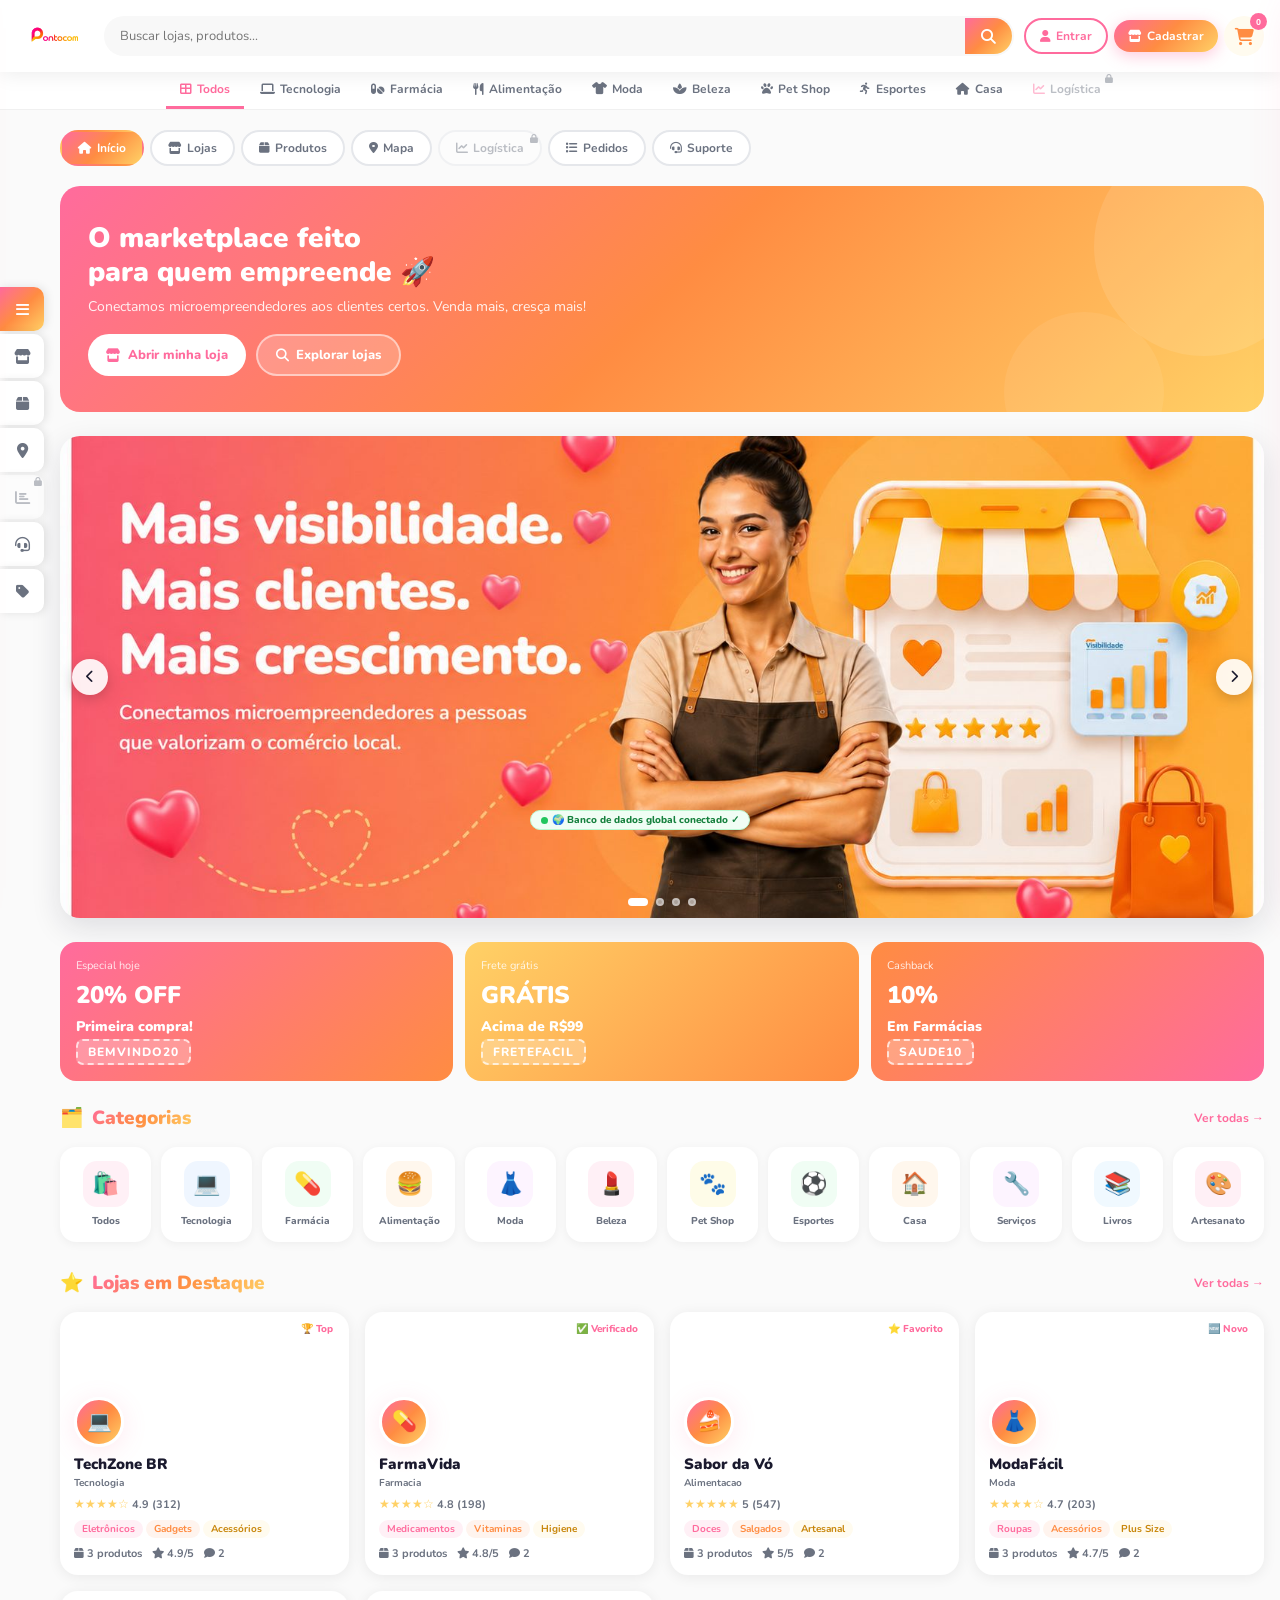
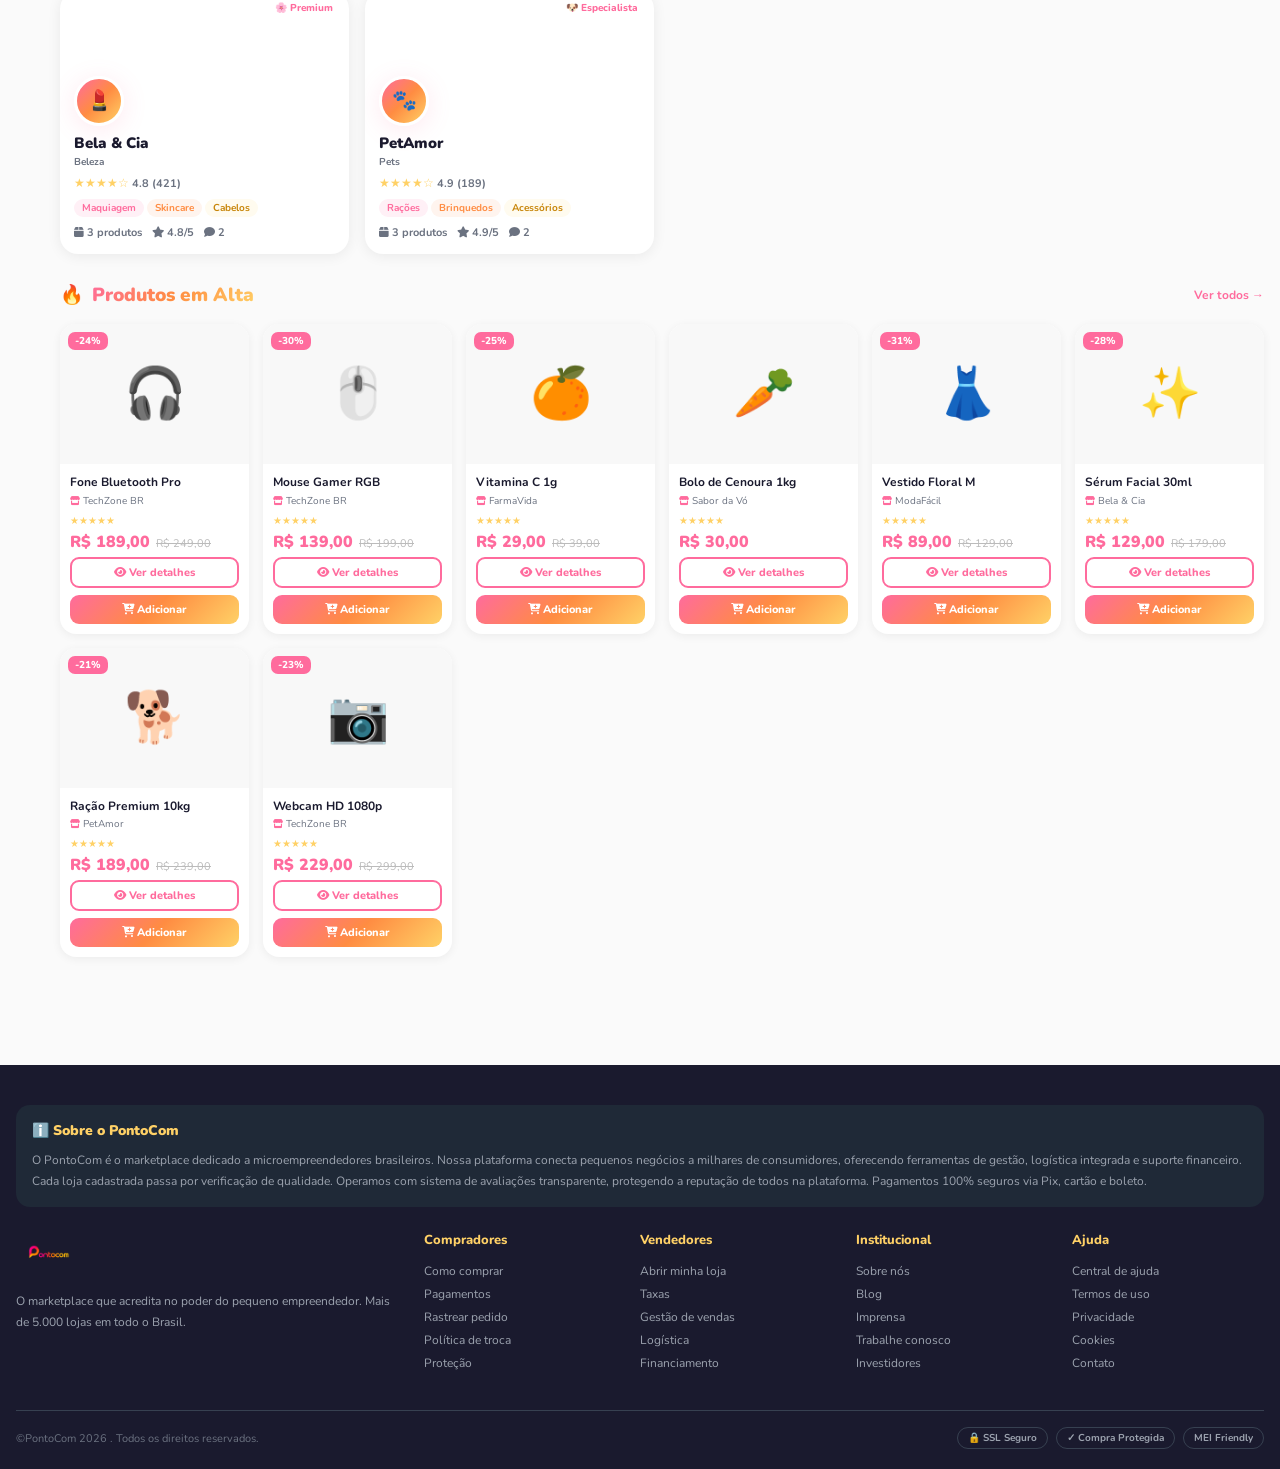
==== commit 47c74865: "Revise contact card links and descriptions Updated contact methods to indicate non-functionality and" ====
--- a/public/index.html
+++ b/public/index.html
@@ -289,7 +289,7 @@
       <div class="support-contact-cards">
 
         <!-- WhatsApp — link navegável -->
-        <a class="contact-card" href="https://wa.me/5516999990000?text=Olá!%20Preciso%20de%20suporte%20no%20PontoCom." target="_blank" rel="noopener">
+        <a class="contact-card" href="" target="_blank" rel="noopener">
           <div class="contact-icon" style="background:#d1fae5;color:#10b981"><i class="fab fa-whatsapp"></i></div>
           <div class="contact-card-text">
             <h4>WhatsApp</h4>
@@ -303,13 +303,13 @@
           <div class="contact-icon" style="background:#eff6ff;color:#2563eb"><i class="fas fa-envelope"></i></div>
           <div class="contact-card-text">
             <h4>E-mail</h4>
-            <p>Não funcional.</p>
+            <p>Entre em contato conosco para quaisquer Dúvidas!</p>
             <span class="contact-link-chip">↗ Enviar e-mail</span>
           </div>
         </a>
 
         <!-- Telefone — link tel -->
-        <a class="contact-card" href="tel:+551699990000" target="_blank" rel="noopener">
+        <a class="contact-card" href="tel:" target="_blank" rel="noopener">
           <div class="contact-icon" style="background:var(--rosa-pale);color:var(--rosa)"><i class="fas fa-phone-alt"></i></div>
           <div class="contact-card-text">
             <h4>Telefone</h4>
@@ -531,7 +531,7 @@
     <button class="modal-close" onclick="closeModal('modal-store-setup')"><i class="fas fa-times"></i></button>
     <h2><i class="fas fa-store" style="color:var(--rosa)"></i> Cadastre sua loja e produtos</h2>
     <p>Complete os dados da sua loja e adicione os produtos que deseja vender</p>
-    <div id="storePlanNotice" class="store-plan-notice"></div>
+    
 
     <div class="form-group"><label>Nome da loja</label><input type="text" id="ssStoreName" placeholder="Ex: Tech do João"></div>
     <div class="form-group"><label>Categoria</label>
@@ -573,24 +573,6 @@
   </div>
 </div>
 
-<!-- PLAN UPGRADE / CHECKOUT MODAL -->
-<div class="modal-overlay" id="modal-plan-upgrade">
-  <div class="modal plan-upgrade-modal" style="max-width:540px;">
-    <button class="modal-close" onclick="closeModal('modal-plan-upgrade')"><i class="fas fa-times"></i></button>
-    <div class="upgrade-kicker"><i class="fas fa-gem"></i> Plano para vendedores</div>
-    <h2 id="upgradePlanTitle">Escolher plano</h2>
-    <p id="upgradePlanSubtitle">Revise os benefícios antes de continuar.</p>
-    <div class="upgrade-summary">
-      <div><span>Mensalidade</span><strong id="upgradePlanPrice">—</strong></div>
-      <div><span>Comissão por venda</span><strong id="upgradePlanCommission">—</strong></div>
-      <div><span>Limite de produtos</span><strong id="upgradePlanProducts">—</strong></div>
-    </div>
-    <ul class="upgrade-benefits" id="upgradePlanBenefits"></ul>
-    <div class="upgrade-demo-warning"><i class="fas fa-flask"></i><span><strong>Modo protótipo:</strong> nenhuma cobrança real será feita. A escolha será salva no perfil para testar limites e desbloqueios.</span></div>
-    <button class="form-submit" id="confirmPlanBtn" onclick="confirmPlanChange()"><i class="fas fa-check"></i> Confirmar plano</button>
-    <div class="form-link"><a onclick="closeModal('modal-plan-upgrade')">Agora não</a></div>
-  </div>
-</div>
 
 <!-- USER MENU MODAL -->
 <div class="modal-overlay" id="modal-user">
@@ -607,4 +589,4 @@
 <!-- Banco de dados global: Supabase, acessado via fetch puro dentro do script.js (sem SDK externo) -->
 <script src="script.js"></script>
 </body>
-</html>+</html>
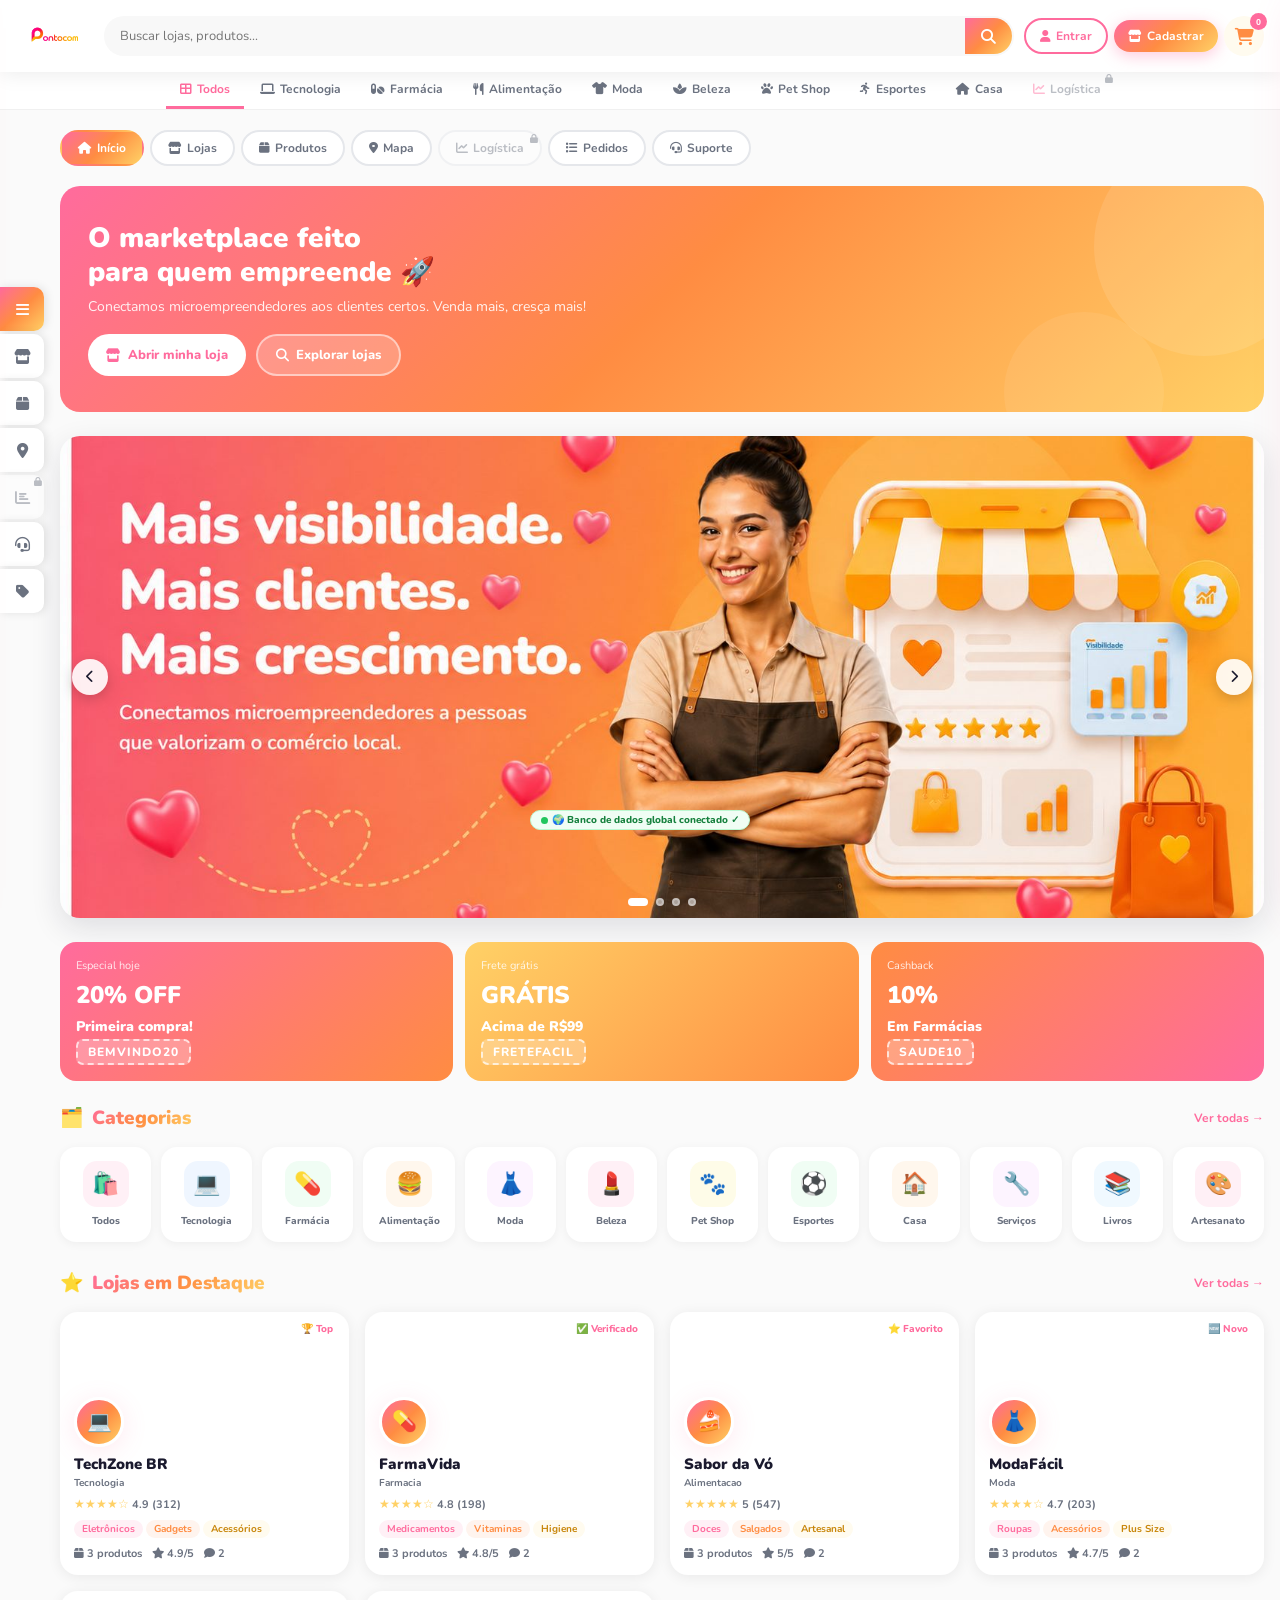
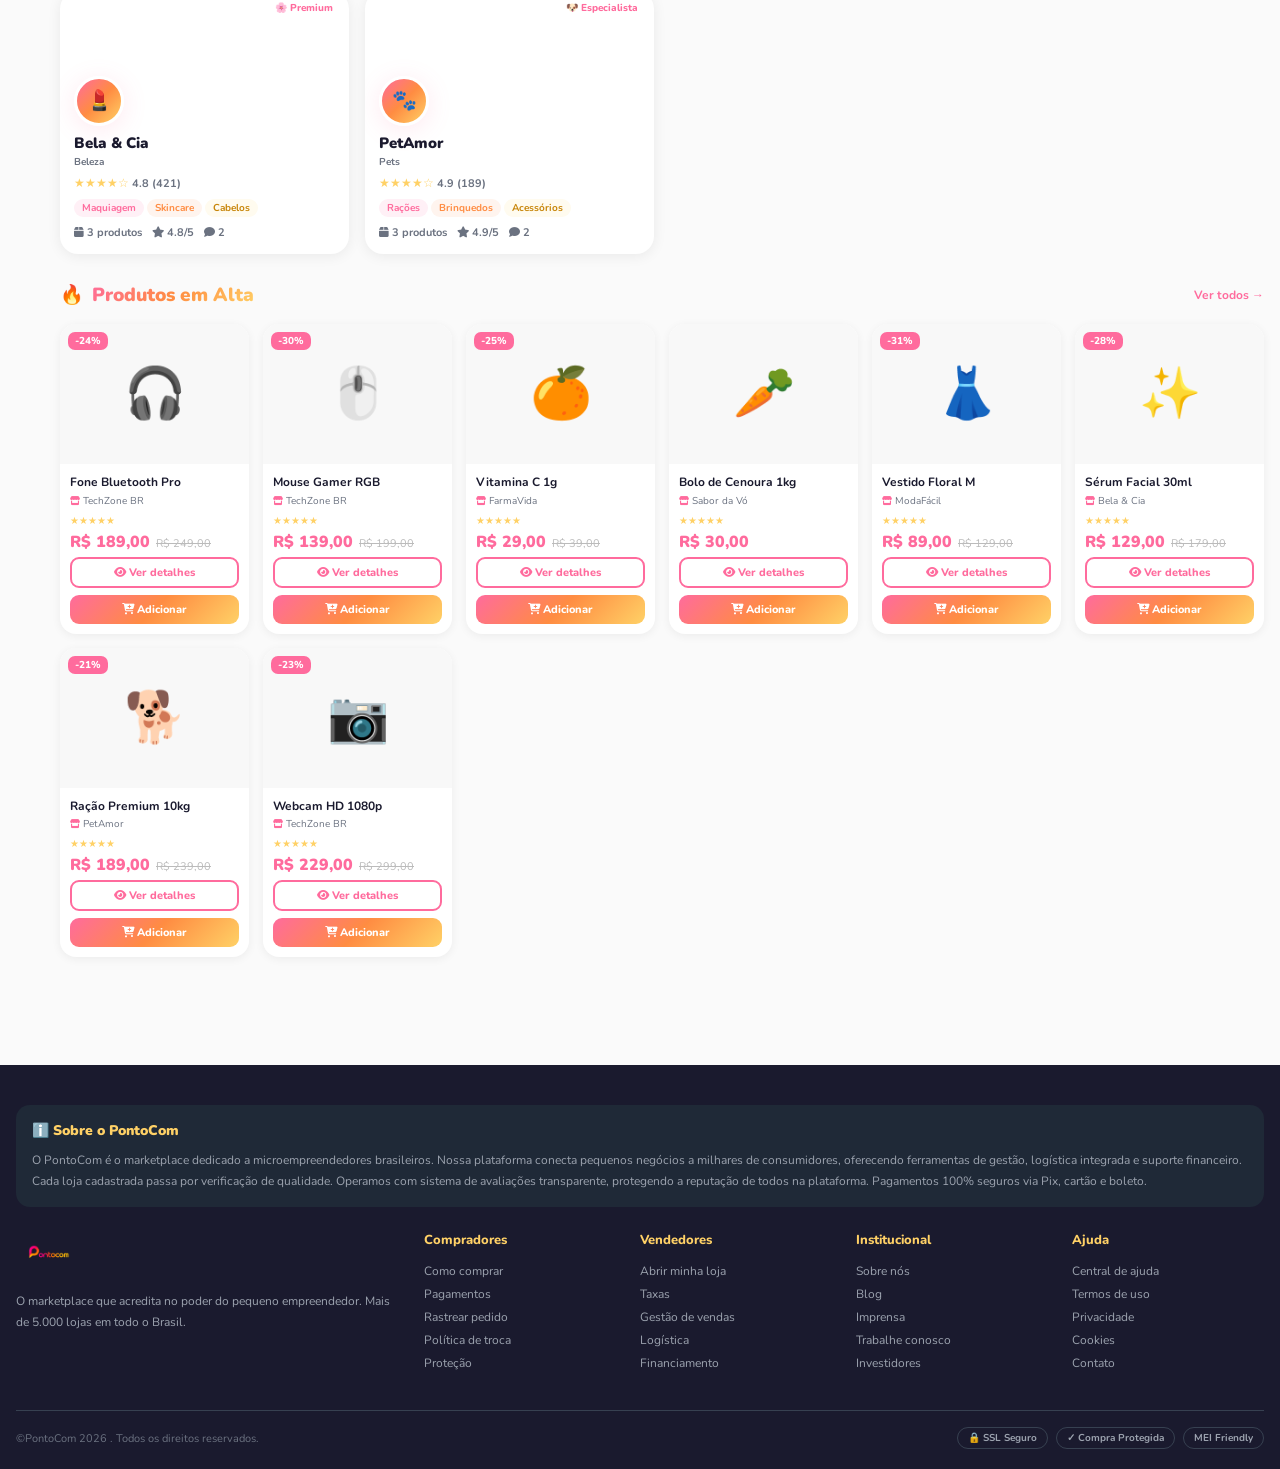
==== commit 1f297c29: "Remove non-functional contact links from index.html Removed non-functional contact links for WhatsAp" ====
--- a/public/index.html
+++ b/public/index.html
@@ -289,7 +289,6 @@
       <div class="support-contact-cards">
 
         <!-- WhatsApp — link navegável -->
-        <a class="contact-card" href="" target="_blank" rel="noopener">
           <div class="contact-icon" style="background:#d1fae5;color:#10b981"><i class="fab fa-whatsapp"></i></div>
           <div class="contact-card-text">
             <h4>WhatsApp</h4>
@@ -309,7 +308,6 @@
         </a>
 
         <!-- Telefone — link tel -->
-        <a class="contact-card" href="tel:" target="_blank" rel="noopener">
           <div class="contact-icon" style="background:var(--rosa-pale);color:var(--rosa)"><i class="fas fa-phone-alt"></i></div>
           <div class="contact-card-text">
             <h4>Telefone</h4>
